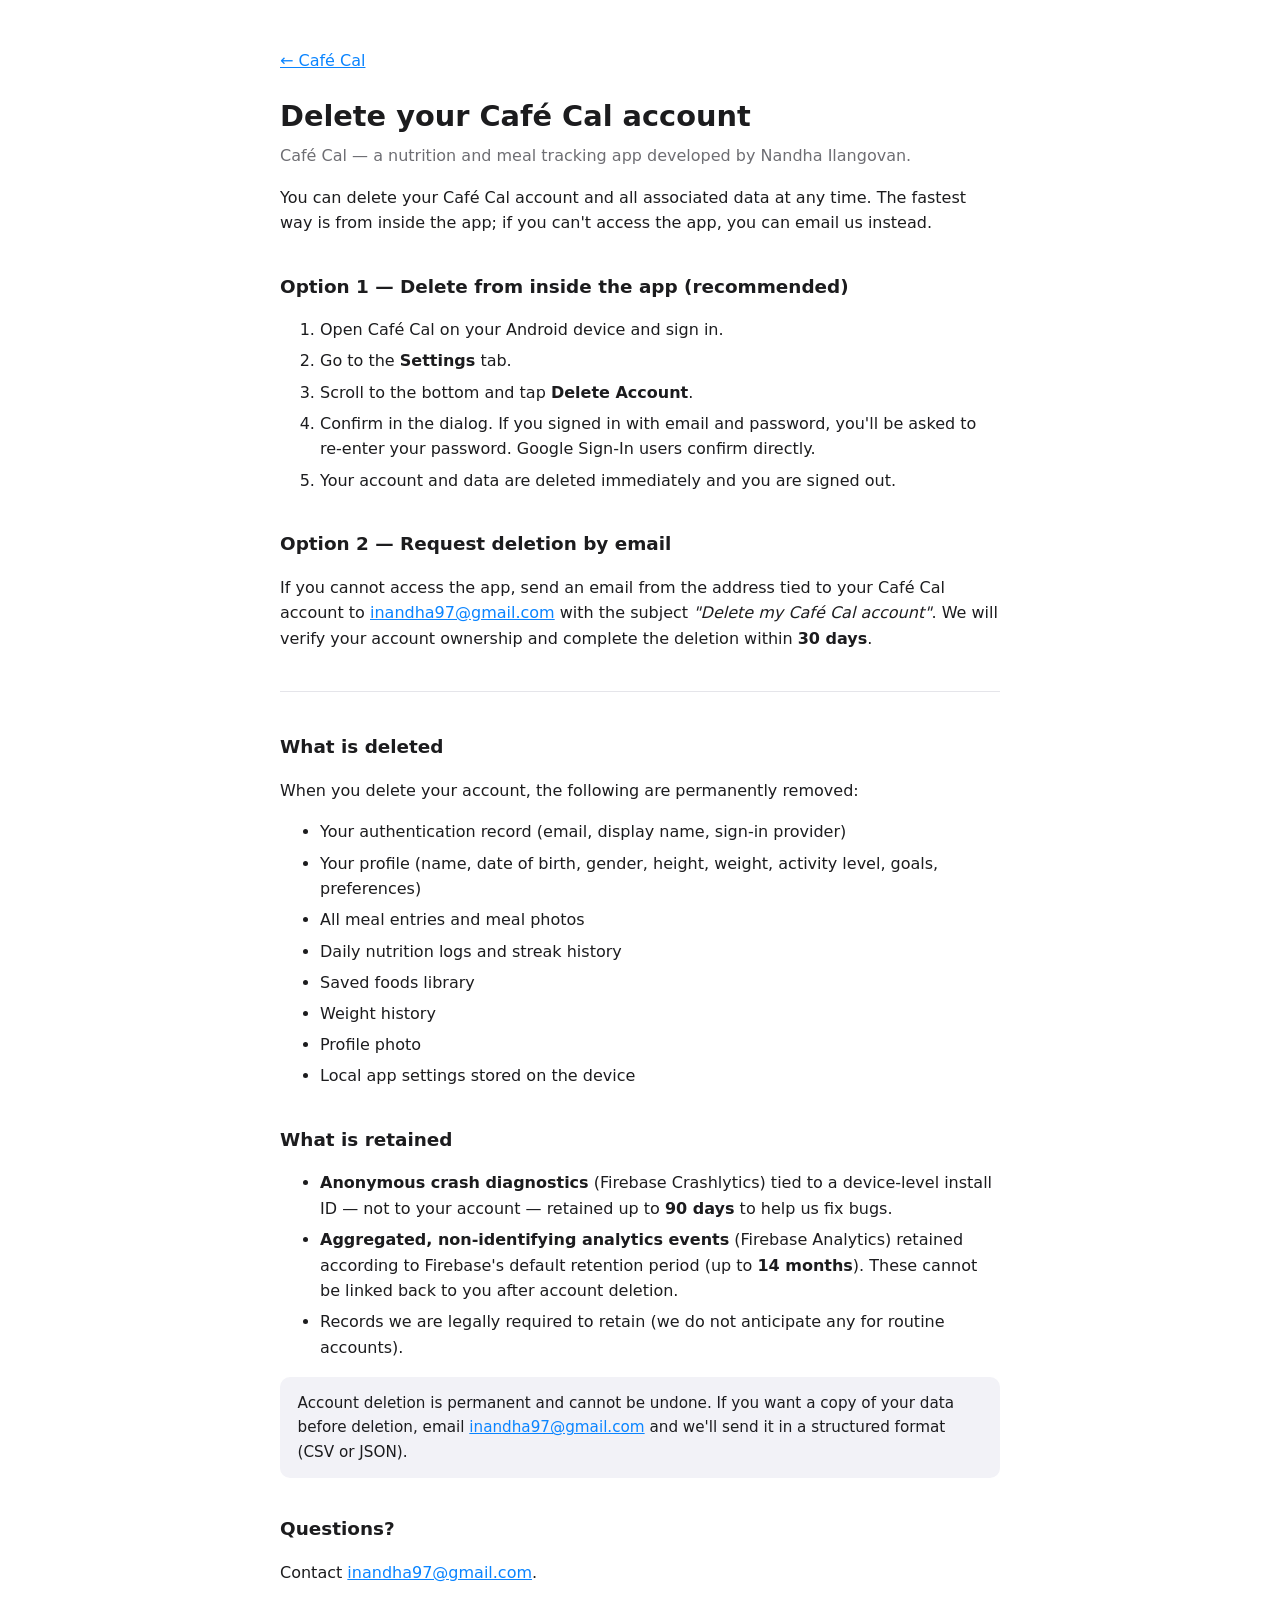
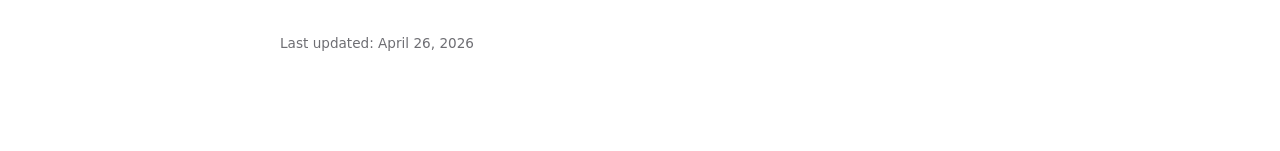
==== delete-account.html @ 4d43d363 "Initial commit: delete-account page" ====
<!doctype html>
<html lang="en">
<head>
  <meta charset="utf-8" />
  <meta name="viewport" content="width=device-width, initial-scale=1" />
  <title>Delete your Café Cal account</title>
  <meta name="description" content="How to delete your Café Cal account and associated data." />
  <style>
    :root { color-scheme: light dark; }
    body {
      font: 16px/1.6 -apple-system, BlinkMacSystemFont, "Segoe UI", system-ui, sans-serif;
      max-width: 720px;
      margin: 3rem auto 6rem;
      padding: 0 1.25rem;
      color: #1c1c1e;
      background: #fff;
    }
    @media (prefers-color-scheme: dark) {
      body { color: #f2f2f7; background: #000; }
      a { color: #4ea1ff; }
      hr { border-color: #2c2c2e; }
      .card { background: #1c1c1e; }
    }
    h1 { font-size: 1.8rem; margin-bottom: 0.25rem; }
    h2 { font-size: 1.15rem; margin-top: 2.25rem; }
    p.muted { color: #6e6e73; margin-top: 0; }
    a { color: #0a84ff; }
    ol li, ul li { margin: 0.35rem 0; }
    hr { border: none; border-top: 1px solid #e5e5ea; margin: 2.5rem 0; }
    .card {
      background: #f2f2f7;
      border-radius: 10px;
      padding: 0.9rem 1.1rem;
      margin: 1rem 0;
      font-size: 0.95rem;
    }
    .footer { color: #6e6e73; font-size: 0.85rem; margin-top: 3rem; }
  </style>
</head>
<body>
  <p class="muted"><a href="index.html">← Café Cal</a></p>

  <h1>Delete your Café Cal account</h1>
  <p class="muted">Café Cal — a nutrition and meal tracking app developed by Nandha Ilangovan.</p>

  <p>
    You can delete your Café Cal account and all associated data at any time.
    The fastest way is from inside the app; if you can't access the app,
    you can email us instead.
  </p>

  <h2>Option 1 — Delete from inside the app (recommended)</h2>
  <ol>
    <li>Open Café Cal on your Android device and sign in.</li>
    <li>Go to the <strong>Settings</strong> tab.</li>
    <li>Scroll to the bottom and tap <strong>Delete Account</strong>.</li>
    <li>Confirm in the dialog. If you signed in with email and password,
      you'll be asked to re-enter your password. Google Sign-In users
      confirm directly.</li>
    <li>Your account and data are deleted immediately and you are signed out.</li>
  </ol>

  <h2>Option 2 — Request deletion by email</h2>
  <p>
    If you cannot access the app, send an email from the address tied to
    your Café Cal account to
    <a href="mailto:inandha97@gmail.com?subject=Delete%20my%20Caf%C3%A9%20Cal%20account">inandha97@gmail.com</a>
    with the subject <em>"Delete my Café Cal account"</em>. We will verify
    your account ownership and complete the deletion within <strong>30 days</strong>.
  </p>

  <hr />

  <h2>What is deleted</h2>
  <p>When you delete your account, the following are permanently removed:</p>
  <ul>
    <li>Your authentication record (email, display name, sign-in provider)</li>
    <li>Your profile (name, date of birth, gender, height, weight, activity level, goals, preferences)</li>
    <li>All meal entries and meal photos</li>
    <li>Daily nutrition logs and streak history</li>
    <li>Saved foods library</li>
    <li>Weight history</li>
    <li>Profile photo</li>
    <li>Local app settings stored on the device</li>
  </ul>

  <h2>What is retained</h2>
  <ul>
    <li>
      <strong>Anonymous crash diagnostics</strong> (Firebase Crashlytics) tied to a device-level
      install ID — not to your account — retained up to <strong>90 days</strong>
      to help us fix bugs.
    </li>
    <li>
      <strong>Aggregated, non-identifying analytics events</strong> (Firebase Analytics)
      retained according to Firebase's default retention period (up to
      <strong>14 months</strong>). These cannot be linked back to you after
      account deletion.
    </li>
    <li>
      Records we are legally required to retain (we do not anticipate any
      for routine accounts).
    </li>
  </ul>

  <div class="card">
    Account deletion is permanent and cannot be undone. If you want a copy
    of your data before deletion, email
    <a href="mailto:inandha97@gmail.com">inandha97@gmail.com</a> and we'll
    send it in a structured format (CSV or JSON).
  </div>

  <h2>Questions?</h2>
  <p>
    Contact <a href="mailto:inandha97@gmail.com">inandha97@gmail.com</a>.
  </p>

  <p class="footer">Last updated: April 26, 2026</p>
</body>
</html>
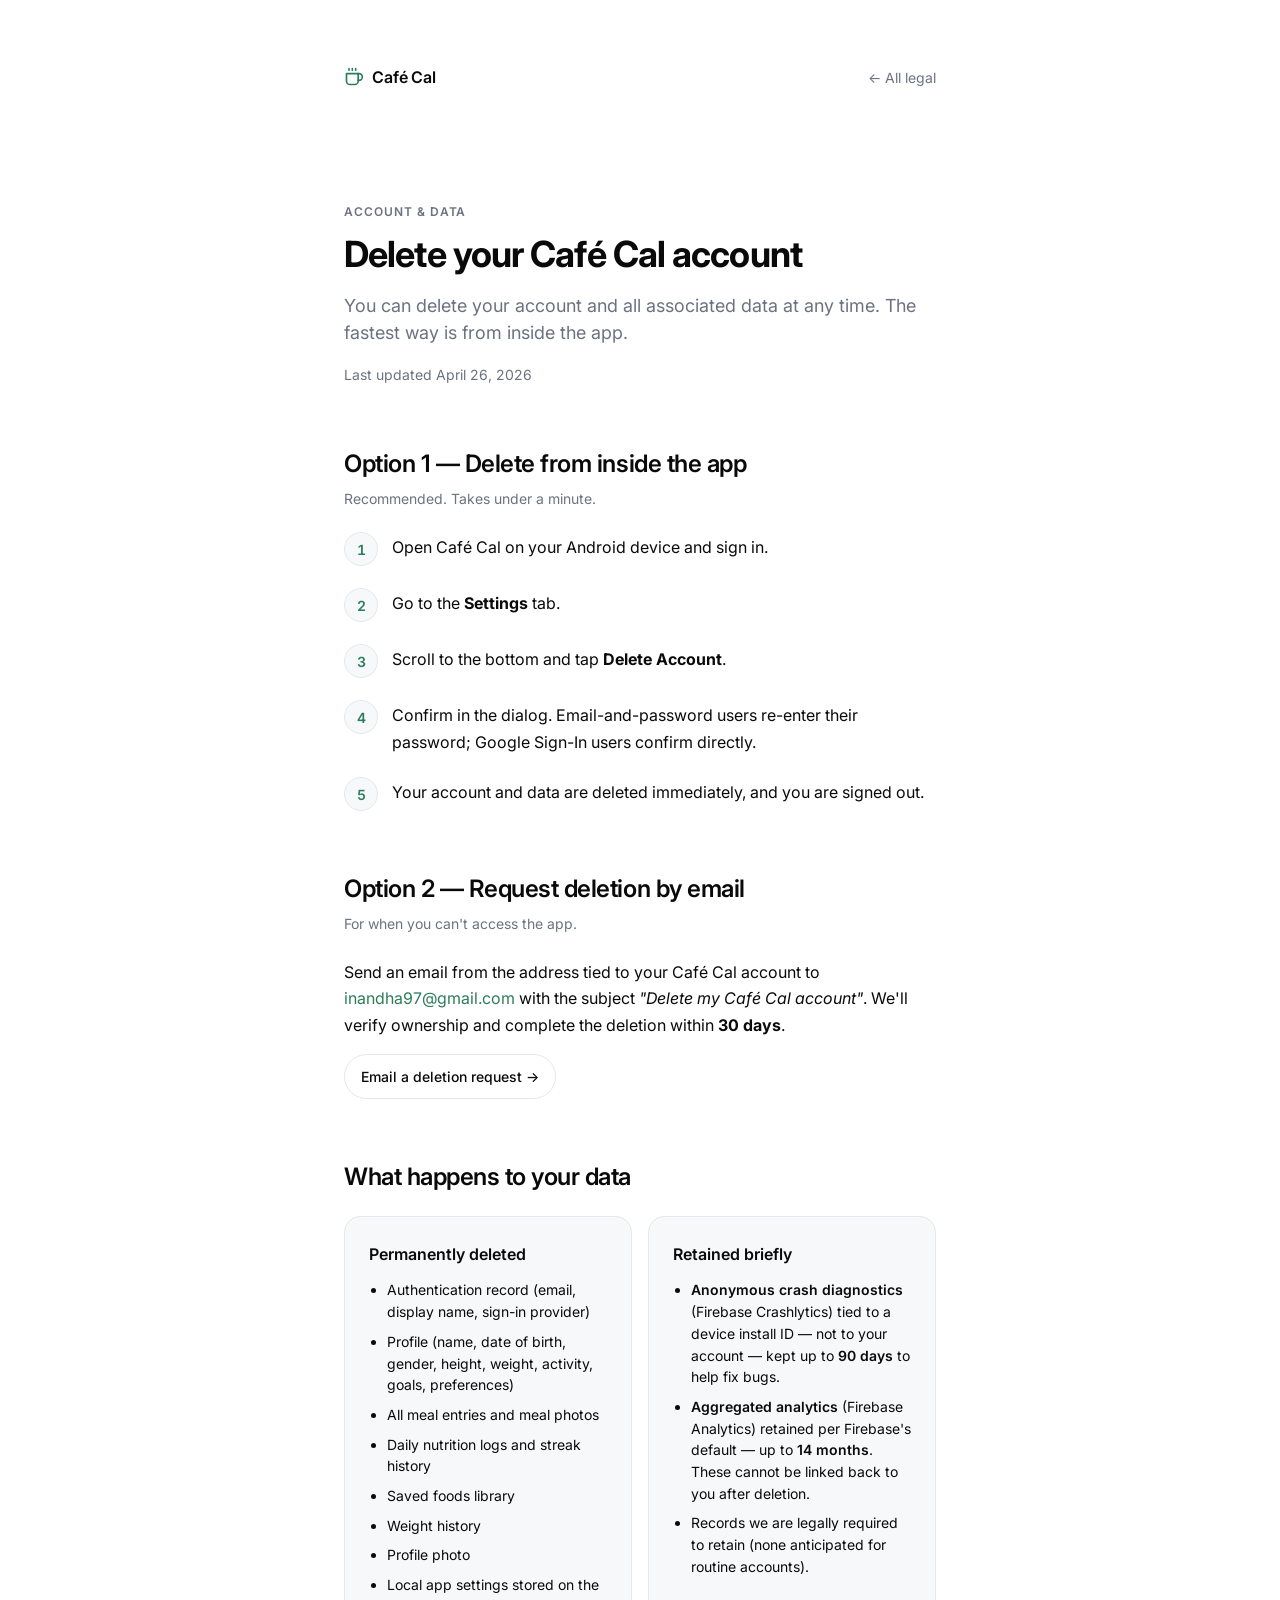
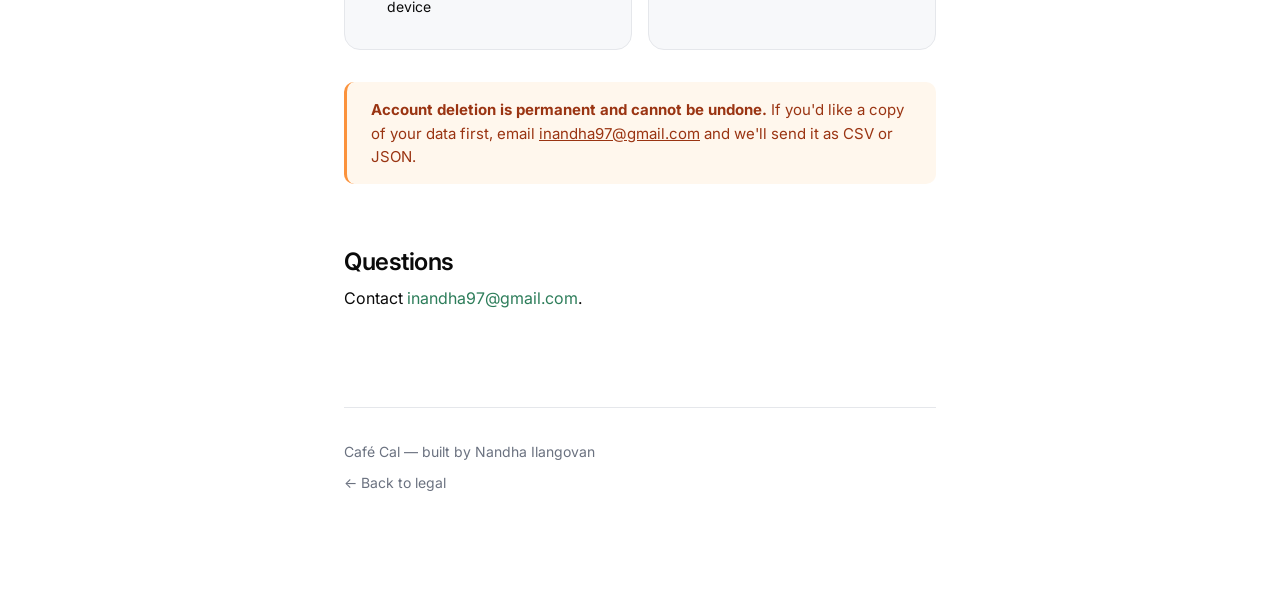
==== commit f19f5e38: "Redesign legal pages with shared design system Adopt an Inter-based, single-column layout with light" ====
--- a/delete-account.html
+++ b/delete-account.html
@@ -4,117 +4,95 @@
   <meta charset="utf-8" />
   <meta name="viewport" content="width=device-width, initial-scale=1" />
   <title>Delete your Café Cal account</title>
-  <meta name="description" content="How to delete your Café Cal account and associated data." />
-  <style>
-    :root { color-scheme: light dark; }
-    body {
-      font: 16px/1.6 -apple-system, BlinkMacSystemFont, "Segoe UI", system-ui, sans-serif;
-      max-width: 720px;
-      margin: 3rem auto 6rem;
-      padding: 0 1.25rem;
-      color: #1c1c1e;
-      background: #fff;
-    }
-    @media (prefers-color-scheme: dark) {
-      body { color: #f2f2f7; background: #000; }
-      a { color: #4ea1ff; }
-      hr { border-color: #2c2c2e; }
-      .card { background: #1c1c1e; }
-    }
-    h1 { font-size: 1.8rem; margin-bottom: 0.25rem; }
-    h2 { font-size: 1.15rem; margin-top: 2.25rem; }
-    p.muted { color: #6e6e73; margin-top: 0; }
-    a { color: #0a84ff; }
-    ol li, ul li { margin: 0.35rem 0; }
-    hr { border: none; border-top: 1px solid #e5e5ea; margin: 2.5rem 0; }
-    .card {
-      background: #f2f2f7;
-      border-radius: 10px;
-      padding: 0.9rem 1.1rem;
-      margin: 1rem 0;
-      font-size: 0.95rem;
-    }
-    .footer { color: #6e6e73; font-size: 0.85rem; margin-top: 3rem; }
-  </style>
+  <meta name="description" content="How to delete your Café Cal account and all associated data." />
+  <link rel="icon" type="image/svg+xml" href="favicon.svg" />
+  <link rel="preconnect" href="https://fonts.googleapis.com">
+  <link rel="preconnect" href="https://fonts.gstatic.com" crossorigin>
+  <link href="https://fonts.googleapis.com/css2?family=Inter:wght@400;500;600;700&display=swap" rel="stylesheet">
+  <link rel="stylesheet" href="styles.css" />
 </head>
 <body>
-  <p class="muted"><a href="index.html">← Café Cal</a></p>
+  <main class="container">
+    <header class="site-header">
+      <a class="brand" href="index.html" aria-label="Café Cal home">
+        <svg class="brand-mark" viewBox="0 0 24 24" fill="none" stroke="currentColor" stroke-width="2" stroke-linecap="round" stroke-linejoin="round" aria-hidden="true">
+          <path d="M17 8h1a4 4 0 0 1 0 8h-1"/>
+          <path d="M3 8h14v9a4 4 0 0 1-4 4H7a4 4 0 0 1-4-4V8z"/>
+          <line x1="6" y1="2" x2="6" y2="4"/>
+          <line x1="10" y1="2" x2="10" y2="4"/>
+          <line x1="14" y1="2" x2="14" y2="4"/>
+        </svg>
+        Café Cal
+      </a>
+      <a class="nav-back" href="index.html">← All legal</a>
+    </header>
 
-  <h1>Delete your Café Cal account</h1>
-  <p class="muted">Café Cal — a nutrition and meal tracking app developed by Nandha Ilangovan.</p>
+    <section class="hero">
+      <p class="eyebrow">Account &amp; data</p>
+      <h1>Delete your Café Cal account</h1>
+      <p class="lead">You can delete your account and all associated data at any time. The fastest way is from inside the app.</p>
+      <p class="meta">Last updated April 26, 2026</p>
+    </section>
 
-  <p>
-    You can delete your Café Cal account and all associated data at any time.
-    The fastest way is from inside the app; if you can't access the app,
-    you can email us instead.
-  </p>
+    <section>
+      <h2>Option 1 — Delete from inside the app</h2>
+      <p class="muted">Recommended. Takes under a minute.</p>
+      <ol class="steps">
+        <li>Open Café Cal on your Android device and sign in.</li>
+        <li>Go to the <strong>Settings</strong> tab.</li>
+        <li>Scroll to the bottom and tap <strong>Delete Account</strong>.</li>
+        <li>Confirm in the dialog. Email-and-password users re-enter their password; Google Sign-In users confirm directly.</li>
+        <li>Your account and data are deleted immediately, and you are signed out.</li>
+      </ol>
+    </section>
 
-  <h2>Option 1 — Delete from inside the app (recommended)</h2>
-  <ol>
-    <li>Open Café Cal on your Android device and sign in.</li>
-    <li>Go to the <strong>Settings</strong> tab.</li>
-    <li>Scroll to the bottom and tap <strong>Delete Account</strong>.</li>
-    <li>Confirm in the dialog. If you signed in with email and password,
-      you'll be asked to re-enter your password. Google Sign-In users
-      confirm directly.</li>
-    <li>Your account and data are deleted immediately and you are signed out.</li>
-  </ol>
+    <section>
+      <h2>Option 2 — Request deletion by email</h2>
+      <p class="muted">For when you can't access the app.</p>
+      <p>Send an email from the address tied to your Café Cal account to <a href="mailto:inandha97@gmail.com?subject=Delete%20my%20Caf%C3%A9%20Cal%20account">inandha97@gmail.com</a> with the subject <em>"Delete my Café Cal account"</em>. We'll verify ownership and complete the deletion within <strong>30 days</strong>.</p>
+      <p><a class="btn" href="mailto:inandha97@gmail.com?subject=Delete%20my%20Caf%C3%A9%20Cal%20account">Email a deletion request →</a></p>
+    </section>
 
-  <h2>Option 2 — Request deletion by email</h2>
-  <p>
-    If you cannot access the app, send an email from the address tied to
-    your Café Cal account to
-    <a href="mailto:inandha97@gmail.com?subject=Delete%20my%20Caf%C3%A9%20Cal%20account">inandha97@gmail.com</a>
-    with the subject <em>"Delete my Café Cal account"</em>. We will verify
-    your account ownership and complete the deletion within <strong>30 days</strong>.
-  </p>
+    <section>
+      <h2>What happens to your data</h2>
+      <div class="data-grid">
+        <div class="panel">
+          <h3>Permanently deleted</h3>
+          <ul>
+            <li>Authentication record (email, display name, sign-in provider)</li>
+            <li>Profile (name, date of birth, gender, height, weight, activity, goals, preferences)</li>
+            <li>All meal entries and meal photos</li>
+            <li>Daily nutrition logs and streak history</li>
+            <li>Saved foods library</li>
+            <li>Weight history</li>
+            <li>Profile photo</li>
+            <li>Local app settings stored on the device</li>
+          </ul>
+        </div>
+        <div class="panel">
+          <h3>Retained briefly</h3>
+          <ul>
+            <li><strong>Anonymous crash diagnostics</strong> (Firebase Crashlytics) tied to a device install ID — not to your account — kept up to <strong>90 days</strong> to help fix bugs.</li>
+            <li><strong>Aggregated analytics</strong> (Firebase Analytics) retained per Firebase's default — up to <strong>14 months</strong>. These cannot be linked back to you after deletion.</li>
+            <li>Records we are legally required to retain (none anticipated for routine accounts).</li>
+          </ul>
+        </div>
+      </div>
+    </section>
 
-  <hr />
+    <div class="callout">
+      <strong>Account deletion is permanent and cannot be undone.</strong> If you'd like a copy of your data first, email <a href="mailto:inandha97@gmail.com?subject=Export%20my%20Caf%C3%A9%20Cal%20data">inandha97@gmail.com</a> and we'll send it as CSV or JSON.
+    </div>
 
-  <h2>What is deleted</h2>
-  <p>When you delete your account, the following are permanently removed:</p>
-  <ul>
-    <li>Your authentication record (email, display name, sign-in provider)</li>
-    <li>Your profile (name, date of birth, gender, height, weight, activity level, goals, preferences)</li>
-    <li>All meal entries and meal photos</li>
-    <li>Daily nutrition logs and streak history</li>
-    <li>Saved foods library</li>
-    <li>Weight history</li>
-    <li>Profile photo</li>
-    <li>Local app settings stored on the device</li>
-  </ul>
+    <section>
+      <h2>Questions</h2>
+      <p>Contact <a href="mailto:inandha97@gmail.com">inandha97@gmail.com</a>.</p>
+    </section>
 
-  <h2>What is retained</h2>
-  <ul>
-    <li>
-      <strong>Anonymous crash diagnostics</strong> (Firebase Crashlytics) tied to a device-level
-      install ID — not to your account — retained up to <strong>90 days</strong>
-      to help us fix bugs.
-    </li>
-    <li>
-      <strong>Aggregated, non-identifying analytics events</strong> (Firebase Analytics)
-      retained according to Firebase's default retention period (up to
-      <strong>14 months</strong>). These cannot be linked back to you after
-      account deletion.
-    </li>
-    <li>
-      Records we are legally required to retain (we do not anticipate any
-      for routine accounts).
-    </li>
-  </ul>
-
-  <div class="card">
-    Account deletion is permanent and cannot be undone. If you want a copy
-    of your data before deletion, email
-    <a href="mailto:inandha97@gmail.com">inandha97@gmail.com</a> and we'll
-    send it in a structured format (CSV or JSON).
-  </div>
-
-  <h2>Questions?</h2>
-  <p>
-    Contact <a href="mailto:inandha97@gmail.com">inandha97@gmail.com</a>.
-  </p>
-
-  <p class="footer">Last updated: April 26, 2026</p>
+    <footer class="site-footer">
+      <span>Café Cal — built by Nandha Ilangovan</span>
+      <span><a href="index.html">← Back to legal</a></span>
+    </footer>
+  </main>
 </body>
 </html>
--- a/styles.css
+++ b/styles.css
@@ -0,0 +1,317 @@
+:root {
+  color-scheme: light dark;
+
+  --bg: #ffffff;
+  --surface: #f7f8fa;
+  --text: #0a0a0a;
+  --muted: #6b7280;
+  --border: #e5e7eb;
+  --accent: #2d7d5a;
+  --accent-hover: #246449;
+  --warning-bg: #fff7ed;
+  --warning-border: #fb923c;
+  --warning-text: #9a3412;
+
+  --fs-xs: 0.75rem;
+  --fs-sm: 0.875rem;
+  --fs-base: 1rem;
+  --fs-md: 1.125rem;
+  --fs-lg: 1.25rem;
+  --fs-xl: 1.5rem;
+  --fs-2xl: 2.25rem;
+
+  --sp-1: 0.25rem;
+  --sp-2: 0.5rem;
+  --sp-3: 0.75rem;
+  --sp-4: 1rem;
+  --sp-5: 1.5rem;
+  --sp-6: 2rem;
+  --sp-7: 3rem;
+  --sp-8: 4rem;
+  --sp-9: 6rem;
+
+  --r-md: 0.625rem;
+  --r-lg: 1rem;
+  --r-pill: 999px;
+
+  --content-max: 40rem;
+}
+
+@media (prefers-color-scheme: dark) {
+  :root {
+    --bg: #0a0a0a;
+    --surface: #141414;
+    --text: #f7f8f8;
+    --muted: #8a8f98;
+    --border: #1f1f1f;
+    --accent: #4ade80;
+    --accent-hover: #6ee7a0;
+    --warning-bg: #2a1a0a;
+    --warning-border: #c2410c;
+    --warning-text: #fdba74;
+  }
+}
+
+* { box-sizing: border-box; }
+
+html { -webkit-text-size-adjust: 100%; }
+
+body {
+  font-family: 'Inter', -apple-system, BlinkMacSystemFont, 'Segoe UI', system-ui, sans-serif;
+  font-size: var(--fs-base);
+  line-height: 1.65;
+  color: var(--text);
+  background: var(--bg);
+  margin: 0;
+  -webkit-font-smoothing: antialiased;
+  -moz-osx-font-smoothing: grayscale;
+  text-rendering: optimizeLegibility;
+}
+
+.container {
+  max-width: var(--content-max);
+  margin: 0 auto;
+  padding: var(--sp-7) var(--sp-5) var(--sp-9);
+}
+
+@media (min-width: 640px) {
+  .container { padding: var(--sp-8) var(--sp-5) var(--sp-9); }
+}
+
+.site-header {
+  display: flex;
+  align-items: center;
+  justify-content: space-between;
+  padding-bottom: var(--sp-7);
+}
+
+.brand {
+  display: inline-flex;
+  align-items: center;
+  gap: var(--sp-2);
+  color: var(--text);
+  text-decoration: none;
+  font-weight: 600;
+  font-size: var(--fs-base);
+  letter-spacing: -0.01em;
+}
+
+.brand-mark {
+  width: 1.25rem;
+  height: 1.25rem;
+  color: var(--accent);
+}
+
+.nav-back {
+  font-size: var(--fs-sm);
+  color: var(--muted);
+  text-decoration: none;
+  transition: color 150ms ease;
+}
+.nav-back:hover { color: var(--text); }
+
+.hero { margin-bottom: var(--sp-7); }
+
+.eyebrow {
+  text-transform: uppercase;
+  letter-spacing: 0.08em;
+  font-size: var(--fs-xs);
+  font-weight: 600;
+  color: var(--muted);
+  margin: 0 0 var(--sp-3);
+}
+
+h1 {
+  font-size: var(--fs-2xl);
+  line-height: 1.15;
+  letter-spacing: -0.025em;
+  font-weight: 700;
+  margin: 0 0 var(--sp-4);
+  color: var(--text);
+}
+
+@media (max-width: 640px) {
+  h1 { font-size: 1.75rem; }
+}
+
+.lead {
+  font-size: var(--fs-md);
+  color: var(--muted);
+  margin: 0;
+  line-height: 1.55;
+}
+
+.meta {
+  font-size: var(--fs-sm);
+  color: var(--muted);
+  margin: var(--sp-4) 0 0;
+}
+
+section { margin-top: var(--sp-8); }
+
+h2 {
+  font-size: var(--fs-xl);
+  line-height: 1.2;
+  letter-spacing: -0.02em;
+  font-weight: 600;
+  margin: 0 0 var(--sp-2);
+  color: var(--text);
+}
+
+h2 + .muted { margin-top: 0; margin-bottom: var(--sp-5); font-size: var(--fs-sm); }
+
+h3 {
+  font-size: var(--fs-base);
+  font-weight: 600;
+  margin: 0 0 var(--sp-3);
+  color: var(--text);
+}
+
+p { margin: 0 0 var(--sp-4); }
+
+a {
+  color: var(--accent);
+  text-decoration: none;
+  transition: color 150ms ease;
+}
+a:hover { color: var(--accent-hover); text-decoration: underline; }
+
+ol.steps {
+  list-style: none;
+  counter-reset: step;
+  padding: 0;
+  margin: 0;
+}
+
+ol.steps > li {
+  counter-increment: step;
+  position: relative;
+  padding-left: 3rem;
+  margin-bottom: var(--sp-5);
+  min-height: 2rem;
+}
+
+ol.steps > li::before {
+  content: counter(step);
+  position: absolute;
+  left: 0;
+  top: -0.125rem;
+  width: 2rem;
+  height: 2rem;
+  display: inline-flex;
+  align-items: center;
+  justify-content: center;
+  border-radius: 50%;
+  background: var(--surface);
+  border: 1px solid var(--border);
+  color: var(--accent);
+  font-weight: 600;
+  font-size: var(--fs-sm);
+  font-variant-numeric: tabular-nums;
+}
+
+ol.steps > li:last-child { margin-bottom: 0; }
+
+.data-grid {
+  display: grid;
+  grid-template-columns: 1fr 1fr;
+  gap: var(--sp-4);
+  margin: var(--sp-5) 0 0;
+}
+
+@media (max-width: 640px) {
+  .data-grid { grid-template-columns: 1fr; }
+}
+
+.panel {
+  background: var(--surface);
+  border-radius: var(--r-lg);
+  padding: var(--sp-5);
+  border: 1px solid var(--border);
+}
+
+.panel ul {
+  margin: 0;
+  padding-left: 1.1rem;
+  font-size: var(--fs-sm);
+  color: var(--text);
+}
+
+.panel li { margin: var(--sp-2) 0; line-height: 1.55; }
+
+.panel li strong { font-weight: 600; }
+
+.callout {
+  background: var(--warning-bg);
+  border-left: 3px solid var(--warning-border);
+  border-radius: var(--r-md);
+  padding: var(--sp-4) var(--sp-5);
+  color: var(--warning-text);
+  font-size: 0.9375rem;
+  margin: var(--sp-6) 0;
+  line-height: 1.55;
+}
+
+.callout strong { color: var(--warning-text); }
+.callout a { color: var(--warning-text); text-decoration: underline; }
+.callout a:hover { color: var(--warning-text); opacity: 0.8; }
+
+.btn {
+  display: inline-flex;
+  align-items: center;
+  gap: var(--sp-2);
+  padding: 0.625rem var(--sp-4);
+  border: 1px solid var(--border);
+  border-radius: var(--r-pill);
+  background: transparent;
+  color: var(--text);
+  font-size: var(--fs-sm);
+  font-weight: 500;
+  text-decoration: none;
+  transition: all 150ms ease;
+}
+.btn:hover {
+  border-color: var(--accent);
+  color: var(--accent);
+  text-decoration: none;
+  transform: translateY(-1px);
+}
+
+.link-list { list-style: none; padding: 0; margin: var(--sp-5) 0 0; }
+.link-list li { margin: 0; }
+.link-list a {
+  display: flex;
+  align-items: center;
+  justify-content: space-between;
+  padding: var(--sp-4) 0;
+  border-bottom: 1px solid var(--border);
+  color: var(--text);
+  font-weight: 500;
+  font-size: var(--fs-base);
+  transition: padding-left 150ms ease, color 150ms ease;
+}
+.link-list a:hover { padding-left: var(--sp-2); color: var(--accent); text-decoration: none; }
+.link-list a::after {
+  content: '→';
+  color: var(--muted);
+  font-weight: 400;
+  transition: transform 150ms ease, color 150ms ease;
+}
+.link-list a:hover::after { transform: translateX(2px); color: var(--accent); }
+.link-list li:first-child a { border-top: 1px solid var(--border); }
+
+.site-footer {
+  margin-top: var(--sp-9);
+  padding-top: var(--sp-6);
+  border-top: 1px solid var(--border);
+  font-size: var(--fs-sm);
+  color: var(--muted);
+  display: flex;
+  flex-direction: column;
+  gap: var(--sp-2);
+}
+
+.site-footer a { color: var(--muted); }
+.site-footer a:hover { color: var(--accent); }
+
+.muted { color: var(--muted); }
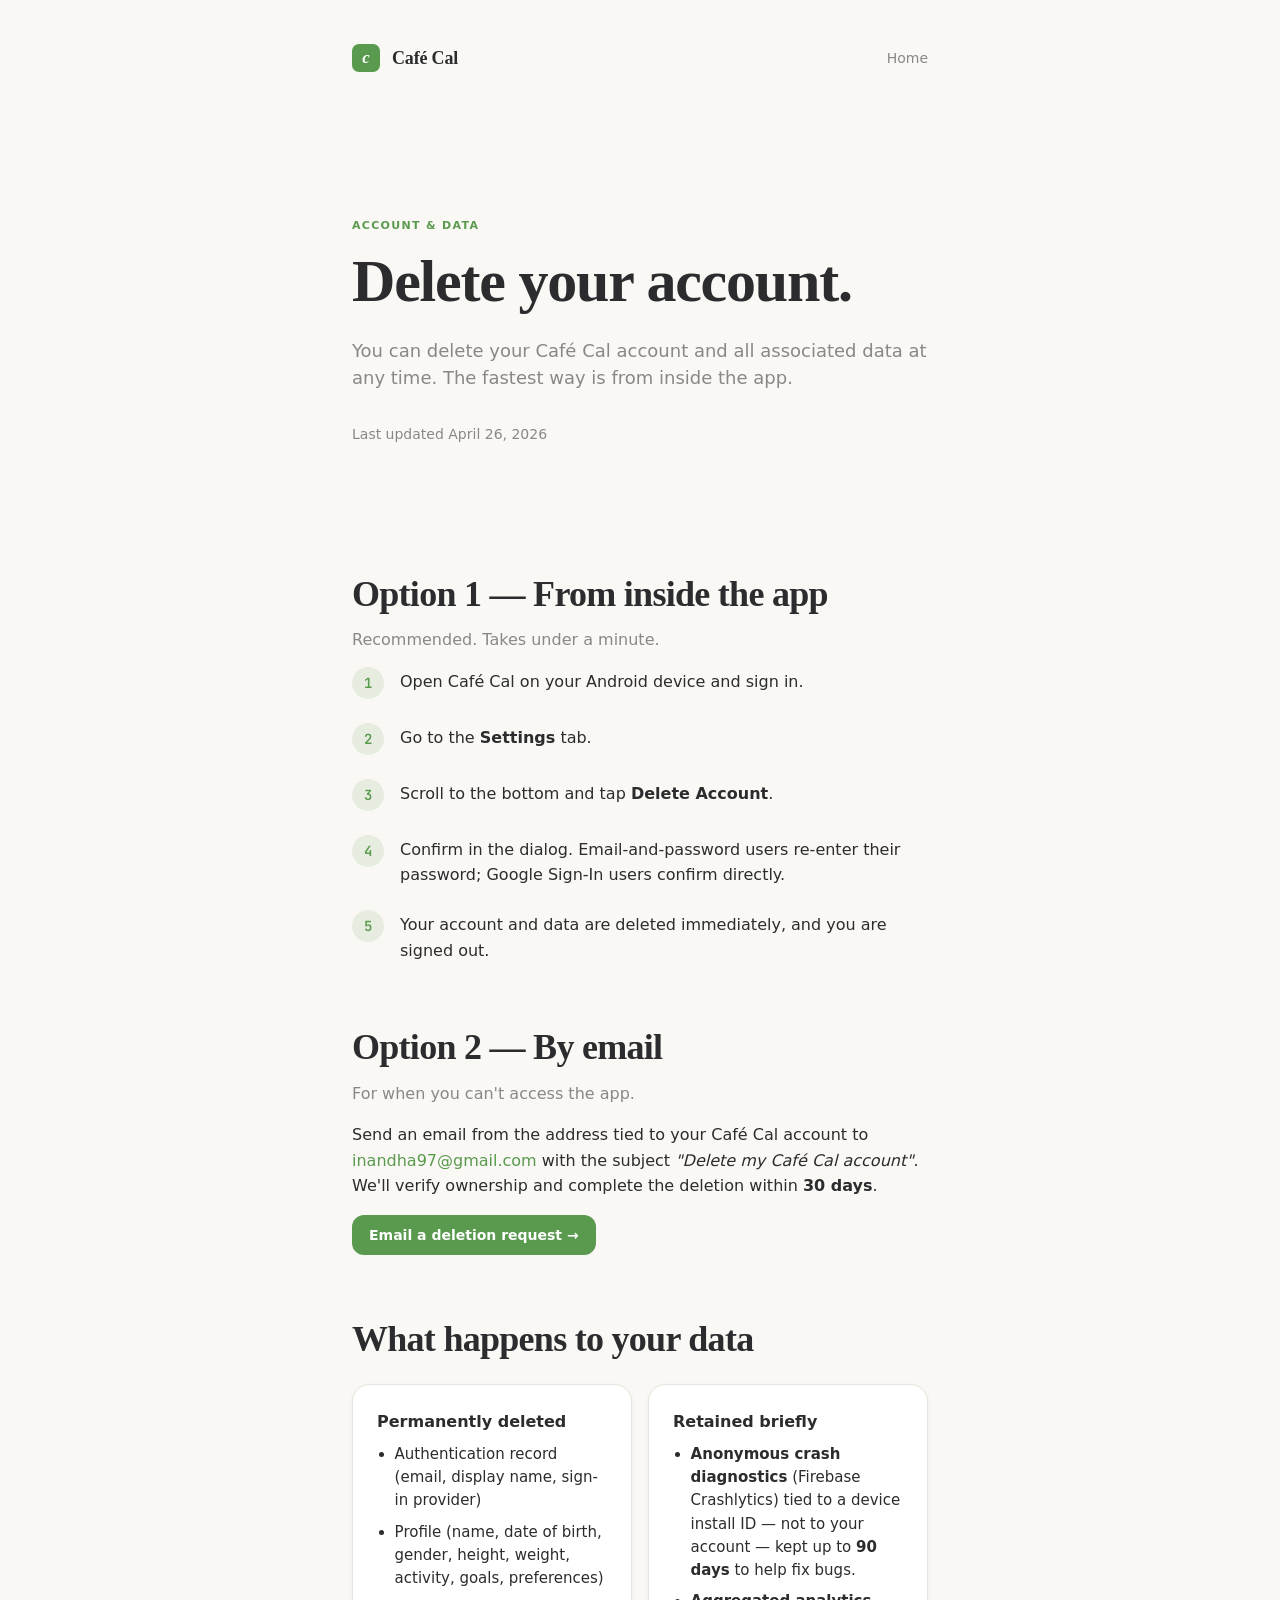
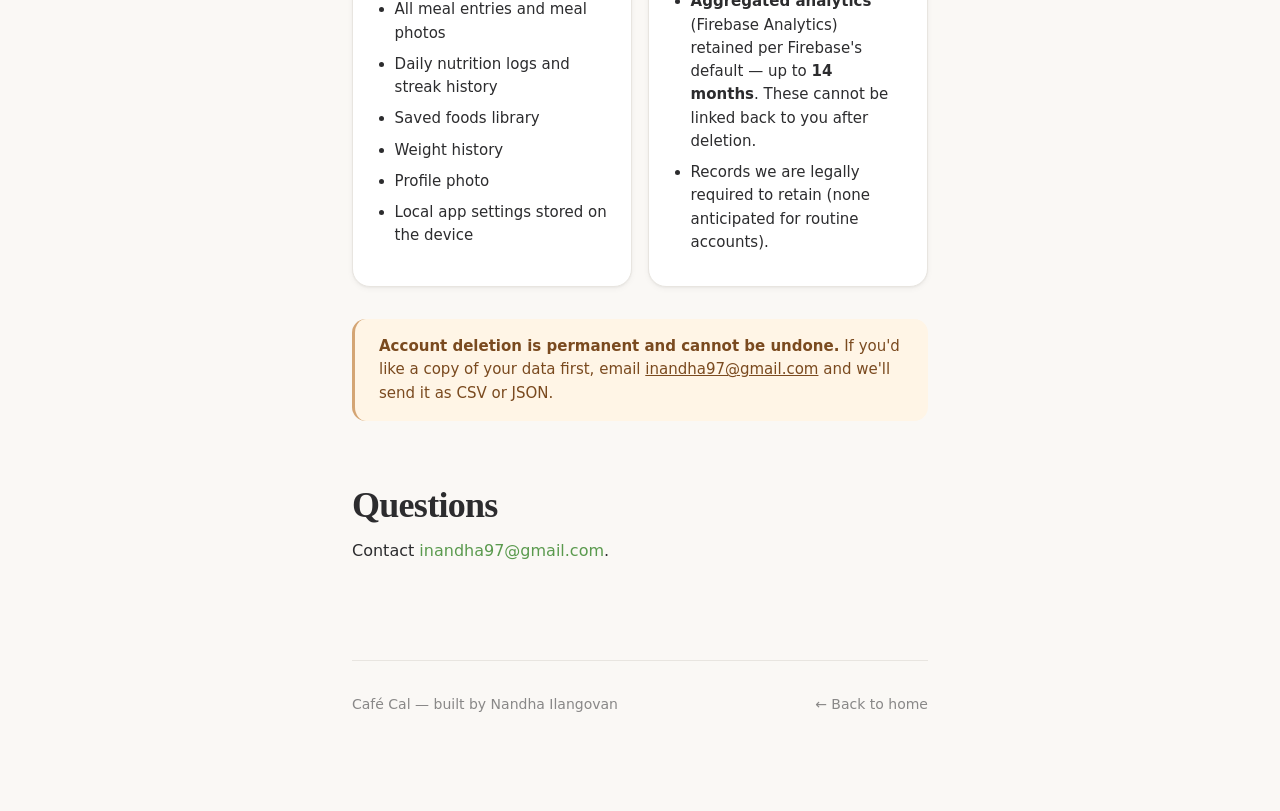
==== commit d650a207: "Match site design to Café Cal app system Adopt the app's visual identity: warm beige (#FAF8F5) backg" ====
--- a/delete-account.html
+++ b/delete-account.html
@@ -5,37 +5,37 @@
   <meta name="viewport" content="width=device-width, initial-scale=1" />
   <title>Delete your Café Cal account</title>
   <meta name="description" content="How to delete your Café Cal account and all associated data." />
-  <link rel="icon" type="image/svg+xml" href="favicon.svg" />
+  <meta name="theme-color" content="#5a9a4e" />
+  <link rel="icon" type="image/png" href="app-icon.png" />
+  <link rel="apple-touch-icon" href="app-icon.png" />
+  <link rel="preconnect" href="https://api.fontshare.com">
   <link rel="preconnect" href="https://fonts.googleapis.com">
   <link rel="preconnect" href="https://fonts.gstatic.com" crossorigin>
-  <link href="https://fonts.googleapis.com/css2?family=Inter:wght@400;500;600;700&display=swap" rel="stylesheet">
+  <link rel="stylesheet" href="https://api.fontshare.com/v2/css?f[]=gambetta@400,500,600,700&f[]=satoshi@300,400,500,600,700&display=swap" />
+  <link rel="stylesheet" href="https://fonts.googleapis.com/css2?family=JetBrains+Mono:wght@400;500;600&display=swap" />
   <link rel="stylesheet" href="styles.css" />
 </head>
 <body>
-  <main class="container">
+  <main class="container container--narrow">
     <header class="site-header">
       <a class="brand" href="index.html" aria-label="Café Cal home">
-        <svg class="brand-mark" viewBox="0 0 24 24" fill="none" stroke="currentColor" stroke-width="2" stroke-linecap="round" stroke-linejoin="round" aria-hidden="true">
-          <path d="M17 8h1a4 4 0 0 1 0 8h-1"/>
-          <path d="M3 8h14v9a4 4 0 0 1-4 4H7a4 4 0 0 1-4-4V8z"/>
-          <line x1="6" y1="2" x2="6" y2="4"/>
-          <line x1="10" y1="2" x2="10" y2="4"/>
-          <line x1="14" y1="2" x2="14" y2="4"/>
-        </svg>
+        <span class="brand-mark" aria-hidden="true">c</span>
         Café Cal
       </a>
-      <a class="nav-back" href="index.html">← All legal</a>
+      <nav class="nav" aria-label="Primary">
+        <a href="index.html">Home</a>
+      </nav>
     </header>
 
     <section class="hero">
       <p class="eyebrow">Account &amp; data</p>
-      <h1>Delete your Café Cal account</h1>
-      <p class="lead">You can delete your account and all associated data at any time. The fastest way is from inside the app.</p>
+      <h1>Delete your account.</h1>
+      <p class="lead">You can delete your Café Cal account and all associated data at any time. The fastest way is from inside the app.</p>
       <p class="meta">Last updated April 26, 2026</p>
     </section>
 
     <section>
-      <h2>Option 1 — Delete from inside the app</h2>
+      <h2>Option 1 — From inside the app</h2>
       <p class="muted">Recommended. Takes under a minute.</p>
       <ol class="steps">
         <li>Open Café Cal on your Android device and sign in.</li>
@@ -47,10 +47,10 @@
     </section>
 
     <section>
-      <h2>Option 2 — Request deletion by email</h2>
+      <h2>Option 2 — By email</h2>
       <p class="muted">For when you can't access the app.</p>
       <p>Send an email from the address tied to your Café Cal account to <a href="mailto:inandha97@gmail.com?subject=Delete%20my%20Caf%C3%A9%20Cal%20account">inandha97@gmail.com</a> with the subject <em>"Delete my Café Cal account"</em>. We'll verify ownership and complete the deletion within <strong>30 days</strong>.</p>
-      <p><a class="btn" href="mailto:inandha97@gmail.com?subject=Delete%20my%20Caf%C3%A9%20Cal%20account">Email a deletion request →</a></p>
+      <p><a class="btn btn--primary btn--sm" href="mailto:inandha97@gmail.com?subject=Delete%20my%20Caf%C3%A9%20Cal%20account">Email a deletion request →</a></p>
     </section>
 
     <section>
@@ -91,7 +91,7 @@
 
     <footer class="site-footer">
       <span>Café Cal — built by Nandha Ilangovan</span>
-      <span><a href="index.html">← Back to legal</a></span>
+      <span><a href="index.html">← Back to home</a></span>
     </footer>
   </main>
 </body>
--- a/styles.css
+++ b/styles.css
@@ -1,25 +1,49 @@
+/* Café Cal — design tokens mirrored from the Android app's design system. */
+
 :root {
   color-scheme: light dark;
 
-  --bg: #ffffff;
-  --surface: #f7f8fa;
-  --text: #0a0a0a;
-  --muted: #6b7280;
-  --border: #e5e7eb;
-  --accent: #2d7d5a;
-  --accent-hover: #246449;
-  --warning-bg: #fff7ed;
-  --warning-border: #fb923c;
-  --warning-text: #9a3412;
-
-  --fs-xs: 0.75rem;
+  /* Surface */
+  --bg: #faf8f5;
+  --surface: #ffffff;
+  --surface-alt: #f2efeb;
+  --border: #e8e5e0;
+
+  /* Text */
+  --text: #2c2c2e;
+  --text-muted: rgba(44, 44, 46, 0.55);
+  --text-subtle: rgba(44, 44, 46, 0.32);
+
+  /* Brand */
+  --brand: #5a9a4e;
+  --brand-hover: #4d8443;
+  --brand-soft: rgba(90, 154, 78, 0.12);
+  --on-brand: #ffffff;
+  --terracotta: #c4796b;
+
+  /* Macro accents (used for product preview + feature tints) */
+  --macro-cal: #ff8c00;
+  --macro-protein: #4ade80;
+  --macro-carbs: #60a5fa;
+  --macro-fats: #facc15;
+
+  /* Warning */
+  --warning-bg: #fff5e6;
+  --warning-border: #d4a574;
+  --warning-text: #7a4a1f;
+
+  /* Type scale (sp → rem) */
+  --fs-xs: 0.6875rem;
   --fs-sm: 0.875rem;
+  --fs-md: 0.9375rem;
   --fs-base: 1rem;
-  --fs-md: 1.125rem;
-  --fs-lg: 1.25rem;
-  --fs-xl: 1.5rem;
-  --fs-2xl: 2.25rem;
-
+  --fs-lg: 1.125rem;
+  --fs-xl: 1.375rem;
+  --fs-2xl: 1.625rem;
+  --fs-3xl: 2.25rem;
+  --fs-display: clamp(2.5rem, 5.5vw, 3.75rem);
+
+  /* Spacing — 4pt grid */
   --sp-1: 0.25rem;
   --sp-2: 0.5rem;
   --sp-3: 0.75rem;
@@ -30,25 +54,53 @@
   --sp-8: 4rem;
   --sp-9: 6rem;
 
-  --r-md: 0.625rem;
-  --r-lg: 1rem;
+  /* Shape */
+  --r-xs: 0.25rem;
+  --r-sm: 0.75rem;
+  --r-md: 0.875rem;
+  --r-lg: 1.125rem;
+  --r-xl: 1.5rem;
   --r-pill: 999px;
 
-  --content-max: 40rem;
+  /* Elevation */
+  --shadow-sm: 0 1px 2px rgba(28, 28, 30, 0.04), 0 2px 6px rgba(28, 28, 30, 0.04);
+  --shadow-md: 0 6px 18px rgba(28, 28, 30, 0.06), 0 1px 2px rgba(28, 28, 30, 0.04);
+  --shadow-lg: 0 24px 48px -12px rgba(28, 28, 30, 0.18);
+
+  /* Layout */
+  --container-wide: 64rem;
+  --container-narrow: 40rem;
+
+  /* Fonts */
+  --font-display: 'Gambetta', 'Georgia', 'Times New Roman', serif;
+  --font-body: 'Satoshi', -apple-system, BlinkMacSystemFont, 'Segoe UI', system-ui, sans-serif;
+  --font-mono: 'JetBrains Mono', ui-monospace, SFMono-Regular, Menlo, monospace;
 }
 
 @media (prefers-color-scheme: dark) {
   :root {
-    --bg: #0a0a0a;
-    --surface: #141414;
-    --text: #f7f8f8;
-    --muted: #8a8f98;
-    --border: #1f1f1f;
-    --accent: #4ade80;
-    --accent-hover: #6ee7a0;
-    --warning-bg: #2a1a0a;
-    --warning-border: #c2410c;
-    --warning-text: #fdba74;
+    --bg: #1c1c1e;
+    --surface: #2c2c2e;
+    --surface-alt: #3a3a3c;
+    --border: rgba(255, 255, 255, 0.08);
+
+    --text: #f5f5f5;
+    --text-muted: rgba(245, 245, 245, 0.6);
+    --text-subtle: rgba(245, 245, 245, 0.35);
+
+    --brand: #5a9a4e;
+    --brand-hover: #6fb163;
+    --brand-soft: rgba(90, 154, 78, 0.18);
+    --on-brand: #ffffff;
+    --terracotta: #eb706a;
+
+    --warning-bg: rgba(212, 165, 116, 0.12);
+    --warning-border: #d4a574;
+    --warning-text: #f0d4a8;
+
+    --shadow-sm: 0 1px 2px rgba(0, 0, 0, 0.3);
+    --shadow-md: 0 6px 18px rgba(0, 0, 0, 0.32);
+    --shadow-lg: 0 24px 48px -12px rgba(0, 0, 0, 0.5);
   }
 }
 
@@ -57,9 +109,9 @@
 html { -webkit-text-size-adjust: 100%; }
 
 body {
-  font-family: 'Inter', -apple-system, BlinkMacSystemFont, 'Segoe UI', system-ui, sans-serif;
+  font-family: var(--font-body);
   font-size: var(--fs-base);
-  line-height: 1.65;
+  line-height: 1.6;
   color: var(--text);
   background: var(--bg);
   margin: 0;
@@ -68,113 +120,372 @@
   text-rendering: optimizeLegibility;
 }
 
+img, svg { display: block; max-width: 100%; }
+
+/* ───────────── Layout ───────────── */
+
 .container {
-  max-width: var(--content-max);
+  max-width: var(--container-wide);
   margin: 0 auto;
-  padding: var(--sp-7) var(--sp-5) var(--sp-9);
-}
-
-@media (min-width: 640px) {
-  .container { padding: var(--sp-8) var(--sp-5) var(--sp-9); }
-}
+  padding: var(--sp-5) var(--sp-5) var(--sp-9);
+}
+
+.container--narrow { max-width: var(--container-narrow); }
+
+@media (min-width: 768px) {
+  .container { padding: var(--sp-6) var(--sp-6) var(--sp-9); }
+}
+
+/* ───────────── Header / nav ───────────── */
 
 .site-header {
   display: flex;
   align-items: center;
   justify-content: space-between;
-  padding-bottom: var(--sp-7);
+  padding: var(--sp-3) 0 var(--sp-7);
 }
 
 .brand {
   display: inline-flex;
   align-items: center;
-  gap: var(--sp-2);
+  gap: var(--sp-3);
   color: var(--text);
   text-decoration: none;
-  font-weight: 600;
-  font-size: var(--fs-base);
+  font-family: var(--font-display);
+  font-weight: 600;
+  font-size: var(--fs-lg);
   letter-spacing: -0.01em;
 }
 
 .brand-mark {
-  width: 1.25rem;
-  height: 1.25rem;
-  color: var(--accent);
-}
-
-.nav-back {
+  width: 1.75rem;
+  height: 1.75rem;
+  border-radius: 0.4375rem;
+  background: var(--brand);
+  display: inline-flex;
+  align-items: center;
+  justify-content: center;
+  color: var(--on-brand);
+  font-family: var(--font-display);
+  font-style: italic;
+  font-weight: 600;
+  font-size: 1.05rem;
+  line-height: 1;
+}
+
+.brand-mark--lg {
+  width: 4.5rem;
+  height: 4.5rem;
+  border-radius: 1.125rem;
+  font-size: 2.6rem;
+  box-shadow: var(--shadow-md);
+}
+
+.nav {
+  display: inline-flex;
+  align-items: center;
+  gap: var(--sp-5);
+}
+
+.nav a {
   font-size: var(--fs-sm);
-  color: var(--muted);
+  color: var(--text-muted);
   text-decoration: none;
   transition: color 150ms ease;
 }
-.nav-back:hover { color: var(--text); }
-
-.hero { margin-bottom: var(--sp-7); }
+.nav a:hover { color: var(--text); }
+
+/* ───────────── Hero ───────────── */
+
+.hero {
+  padding: var(--sp-6) 0 var(--sp-8);
+}
+
+.hero--landing {
+  display: grid;
+  grid-template-columns: 1fr;
+  gap: var(--sp-8);
+  align-items: center;
+  padding-bottom: var(--sp-9);
+}
+
+@media (min-width: 880px) {
+  .hero--landing {
+    grid-template-columns: 1.2fr 1fr;
+    gap: var(--sp-9);
+  }
+}
 
 .eyebrow {
   text-transform: uppercase;
-  letter-spacing: 0.08em;
+  letter-spacing: 0.12em;
   font-size: var(--fs-xs);
   font-weight: 600;
-  color: var(--muted);
-  margin: 0 0 var(--sp-3);
-}
-
-h1 {
-  font-size: var(--fs-2xl);
-  line-height: 1.15;
-  letter-spacing: -0.025em;
-  font-weight: 700;
+  color: var(--brand);
   margin: 0 0 var(--sp-4);
-  color: var(--text);
-}
-
-@media (max-width: 640px) {
-  h1 { font-size: 1.75rem; }
+}
+
+h1, .h1 {
+  font-family: var(--font-display);
+  font-size: var(--fs-display);
+  line-height: 1.05;
+  letter-spacing: -0.02em;
+  font-weight: 600;
+  margin: 0 0 var(--sp-5);
+  color: var(--text);
+}
+
+h1 em, .h1 em {
+  font-style: italic;
+  color: var(--brand);
+  font-weight: 500;
 }
 
 .lead {
-  font-size: var(--fs-md);
-  color: var(--muted);
-  margin: 0;
-  line-height: 1.55;
+  font-size: var(--fs-lg);
+  color: var(--text-muted);
+  margin: 0 0 var(--sp-6);
+  line-height: 1.5;
+  max-width: 36rem;
+}
+
+.hero-actions {
+  display: inline-flex;
+  flex-wrap: wrap;
+  gap: var(--sp-3);
+}
+
+.hero-art {
+  display: flex;
+  align-items: center;
+  justify-content: center;
+}
+
+.hero-art img {
+  width: min(100%, 18rem);
+  height: auto;
+  border-radius: 1.5rem;
+  box-shadow: var(--shadow-lg);
 }
 
 .meta {
   font-size: var(--fs-sm);
-  color: var(--muted);
+  color: var(--text-muted);
   margin: var(--sp-4) 0 0;
 }
 
+/* ───────────── Buttons ───────────── */
+
+.btn {
+  display: inline-flex;
+  align-items: center;
+  gap: var(--sp-2);
+  padding: 0 var(--sp-5);
+  height: 3.25rem;
+  border-radius: var(--r-md);
+  font-family: var(--font-body);
+  font-size: var(--fs-base);
+  font-weight: 600;
+  text-decoration: none;
+  border: 1px solid transparent;
+  transition: transform 120ms ease, background-color 150ms ease, color 150ms ease, border-color 150ms ease;
+  cursor: pointer;
+  white-space: nowrap;
+}
+
+.btn--primary {
+  background: var(--brand);
+  color: var(--on-brand);
+}
+.btn--primary:hover {
+  background: var(--brand-hover);
+  text-decoration: none;
+  transform: translateY(-1px);
+}
+
+.btn--ghost {
+  background: transparent;
+  color: var(--text);
+  border-color: var(--border);
+}
+.btn--ghost:hover {
+  border-color: var(--brand);
+  color: var(--brand);
+  text-decoration: none;
+  transform: translateY(-1px);
+}
+
+.btn--sm {
+  height: 2.5rem;
+  padding: 0 var(--sp-4);
+  font-size: var(--fs-sm);
+  border-radius: var(--r-sm);
+}
+
+/* ───────────── Sections ───────────── */
+
 section { margin-top: var(--sp-8); }
 
-h2 {
-  font-size: var(--fs-xl);
-  line-height: 1.2;
+.section-head { margin-bottom: var(--sp-6); }
+
+h2, .h2 {
+  font-family: var(--font-display);
+  font-size: var(--fs-3xl);
+  line-height: 1.15;
   letter-spacing: -0.02em;
   font-weight: 600;
+  margin: 0 0 var(--sp-3);
+  color: var(--text);
+}
+
+h3 {
+  font-family: var(--font-body);
+  font-size: var(--fs-base);
+  font-weight: 600;
   margin: 0 0 var(--sp-2);
   color: var(--text);
 }
 
-h2 + .muted { margin-top: 0; margin-bottom: var(--sp-5); font-size: var(--fs-sm); }
-
-h3 {
-  font-size: var(--fs-base);
-  font-weight: 600;
-  margin: 0 0 var(--sp-3);
-  color: var(--text);
-}
-
 p { margin: 0 0 var(--sp-4); }
 
 a {
-  color: var(--accent);
+  color: var(--brand);
   text-decoration: none;
   transition: color 150ms ease;
 }
-a:hover { color: var(--accent-hover); text-decoration: underline; }
+a:hover { color: var(--brand-hover); text-decoration: underline; }
+
+/* ───────────── Feature grid ───────────── */
+
+.features {
+  display: grid;
+  grid-template-columns: 1fr;
+  gap: var(--sp-4);
+}
+
+@media (min-width: 640px) {
+  .features { grid-template-columns: repeat(2, 1fr); }
+}
+@media (min-width: 920px) {
+  .features { grid-template-columns: repeat(3, 1fr); }
+}
+
+.feature {
+  background: var(--surface);
+  border: 1px solid var(--border);
+  border-radius: var(--r-lg);
+  padding: var(--sp-5);
+  box-shadow: var(--shadow-sm);
+  transition: transform 200ms ease, box-shadow 200ms ease;
+}
+.feature:hover { transform: translateY(-2px); box-shadow: var(--shadow-md); }
+
+.feature-icon {
+  width: 2.75rem;
+  height: 2.75rem;
+  border-radius: var(--r-md);
+  display: inline-flex;
+  align-items: center;
+  justify-content: center;
+  margin-bottom: var(--sp-4);
+  background: var(--brand-soft);
+  color: var(--brand);
+}
+.feature-icon svg { width: 1.5rem; height: 1.5rem; }
+
+.feature h3 { font-family: var(--font-display); font-size: var(--fs-xl); font-weight: 600; letter-spacing: -0.01em; margin-bottom: var(--sp-2); }
+.feature p { font-size: var(--fs-md); color: var(--text-muted); margin: 0; }
+
+/* Tinted feature variants — use macro accent system */
+.feature--cal     .feature-icon { background: rgba(255, 140, 0, 0.12);  color: var(--macro-cal); }
+.feature--protein .feature-icon { background: rgba(74, 222, 128, 0.14); color: #2f9c5a; }
+.feature--carbs   .feature-icon { background: rgba(96, 165, 250, 0.14); color: #2563eb; }
+.feature--fats    .feature-icon { background: rgba(250, 204, 21, 0.18); color: #a16207; }
+
+@media (prefers-color-scheme: dark) {
+  .feature--protein .feature-icon { color: var(--macro-protein); }
+  .feature--carbs   .feature-icon { color: var(--macro-carbs); }
+  .feature--fats    .feature-icon { color: var(--macro-fats); }
+}
+
+/* ───────────── Macro preview (product card) ───────────── */
+
+.preview-card {
+  background: var(--surface);
+  border: 1px solid var(--border);
+  border-radius: var(--r-xl);
+  padding: var(--sp-6);
+  box-shadow: var(--shadow-md);
+  margin-top: var(--sp-6);
+}
+
+.preview-head {
+  display: flex;
+  align-items: baseline;
+  justify-content: space-between;
+  margin-bottom: var(--sp-5);
+  flex-wrap: wrap;
+  gap: var(--sp-2);
+}
+
+.preview-title { font-family: var(--font-display); font-size: var(--fs-xl); font-weight: 600; letter-spacing: -0.01em; }
+
+.preview-date { font-family: var(--font-mono); font-size: var(--fs-sm); color: var(--text-muted); }
+
+.macros {
+  display: grid;
+  grid-template-columns: repeat(2, 1fr);
+  gap: var(--sp-4);
+}
+@media (min-width: 720px) {
+  .macros { grid-template-columns: repeat(4, 1fr); }
+}
+
+.macro {
+  display: flex;
+  flex-direction: column;
+  align-items: center;
+  text-align: center;
+  gap: var(--sp-2);
+}
+
+.macro-ring {
+  position: relative;
+  width: 6rem;
+  height: 6rem;
+}
+
+.macro-ring svg { width: 100%; height: 100%; transform: rotate(-90deg); }
+
+.macro-ring .ring-track { stroke: var(--surface-alt); }
+.macro-ring .ring-fill  { stroke-linecap: round; transition: stroke-dashoffset 300ms ease; }
+
+.macro-value {
+  position: absolute;
+  inset: 0;
+  display: flex;
+  align-items: center;
+  justify-content: center;
+  font-family: var(--font-mono);
+  font-weight: 600;
+  font-size: 1.05rem;
+  color: var(--text);
+  letter-spacing: -0.01em;
+}
+
+.macro-label {
+  font-size: var(--fs-sm);
+  font-weight: 600;
+  color: var(--text);
+}
+
+.macro-target {
+  font-family: var(--font-mono);
+  font-size: 0.7rem;
+  color: var(--text-muted);
+}
+
+/* ───────────── Numbered step list ───────────── */
 
 ol.steps {
   list-style: none;
@@ -202,25 +513,26 @@
   align-items: center;
   justify-content: center;
   border-radius: 50%;
-  background: var(--surface);
-  border: 1px solid var(--border);
-  color: var(--accent);
+  background: var(--brand-soft);
+  color: var(--brand);
+  font-family: var(--font-mono);
   font-weight: 600;
   font-size: var(--fs-sm);
-  font-variant-numeric: tabular-nums;
 }
 
 ol.steps > li:last-child { margin-bottom: 0; }
+
+/* ───────────── Two-column data card ───────────── */
 
 .data-grid {
   display: grid;
-  grid-template-columns: 1fr 1fr;
+  grid-template-columns: 1fr;
   gap: var(--sp-4);
   margin: var(--sp-5) 0 0;
 }
 
-@media (max-width: 640px) {
-  .data-grid { grid-template-columns: 1fr; }
+@media (min-width: 720px) {
+  .data-grid { grid-template-columns: 1fr 1fr; }
 }
 
 .panel {
@@ -228,18 +540,21 @@
   border-radius: var(--r-lg);
   padding: var(--sp-5);
   border: 1px solid var(--border);
+  box-shadow: var(--shadow-sm);
 }
 
 .panel ul {
   margin: 0;
   padding-left: 1.1rem;
-  font-size: var(--fs-sm);
+  font-size: var(--fs-md);
   color: var(--text);
 }
 
 .panel li { margin: var(--sp-2) 0; line-height: 1.55; }
 
 .panel li strong { font-weight: 600; }
+
+/* ───────────── Callout ───────────── */
 
 .callout {
   background: var(--warning-bg);
@@ -247,35 +562,16 @@
   border-radius: var(--r-md);
   padding: var(--sp-4) var(--sp-5);
   color: var(--warning-text);
-  font-size: 0.9375rem;
+  font-size: var(--fs-md);
   margin: var(--sp-6) 0;
   line-height: 1.55;
 }
 
 .callout strong { color: var(--warning-text); }
 .callout a { color: var(--warning-text); text-decoration: underline; }
-.callout a:hover { color: var(--warning-text); opacity: 0.8; }
-
-.btn {
-  display: inline-flex;
-  align-items: center;
-  gap: var(--sp-2);
-  padding: 0.625rem var(--sp-4);
-  border: 1px solid var(--border);
-  border-radius: var(--r-pill);
-  background: transparent;
-  color: var(--text);
-  font-size: var(--fs-sm);
-  font-weight: 500;
-  text-decoration: none;
-  transition: all 150ms ease;
-}
-.btn:hover {
-  border-color: var(--accent);
-  color: var(--accent);
-  text-decoration: none;
-  transform: translateY(-1px);
-}
+.callout a:hover { opacity: 0.8; }
+
+/* ───────────── Link list ───────────── */
 
 .link-list { list-style: none; padding: 0; margin: var(--sp-5) 0 0; }
 .link-list li { margin: 0; }
@@ -283,35 +579,61 @@
   display: flex;
   align-items: center;
   justify-content: space-between;
-  padding: var(--sp-4) 0;
+  padding: var(--sp-4) var(--sp-2);
   border-bottom: 1px solid var(--border);
   color: var(--text);
   font-weight: 500;
   font-size: var(--fs-base);
-  transition: padding-left 150ms ease, color 150ms ease;
-}
-.link-list a:hover { padding-left: var(--sp-2); color: var(--accent); text-decoration: none; }
+  transition: padding-left 160ms ease, color 160ms ease;
+}
+.link-list a:hover { padding-left: var(--sp-4); color: var(--brand); text-decoration: none; }
 .link-list a::after {
   content: '→';
-  color: var(--muted);
+  color: var(--text-subtle);
   font-weight: 400;
-  transition: transform 150ms ease, color 150ms ease;
-}
-.link-list a:hover::after { transform: translateX(2px); color: var(--accent); }
+  transition: transform 160ms ease, color 160ms ease;
+}
+.link-list a:hover::after { transform: translateX(3px); color: var(--brand); }
 .link-list li:first-child a { border-top: 1px solid var(--border); }
+
+/* ───────────── Privacy strip ───────────── */
+
+.commitments {
+  background: var(--surface);
+  border: 1px solid var(--border);
+  border-radius: var(--r-xl);
+  padding: var(--sp-6);
+  margin-top: var(--sp-6);
+}
+
+.commitments-grid {
+  display: grid;
+  grid-template-columns: 1fr;
+  gap: var(--sp-5);
+  margin-top: var(--sp-5);
+}
+@media (min-width: 720px) {
+  .commitments-grid { grid-template-columns: repeat(3, 1fr); }
+}
+
+.commitment h3 { font-size: var(--fs-md); margin-bottom: var(--sp-1); }
+.commitment p  { font-size: var(--fs-sm); color: var(--text-muted); margin: 0; }
+
+/* ───────────── Footer ───────────── */
 
 .site-footer {
   margin-top: var(--sp-9);
   padding-top: var(--sp-6);
   border-top: 1px solid var(--border);
   font-size: var(--fs-sm);
-  color: var(--muted);
+  color: var(--text-muted);
   display: flex;
-  flex-direction: column;
-  gap: var(--sp-2);
-}
-
-.site-footer a { color: var(--muted); }
-.site-footer a:hover { color: var(--accent); }
-
-.muted { color: var(--muted); }
+  flex-wrap: wrap;
+  justify-content: space-between;
+  gap: var(--sp-3);
+}
+
+.site-footer a { color: var(--text-muted); }
+.site-footer a:hover { color: var(--brand); }
+
+.muted { color: var(--text-muted); }
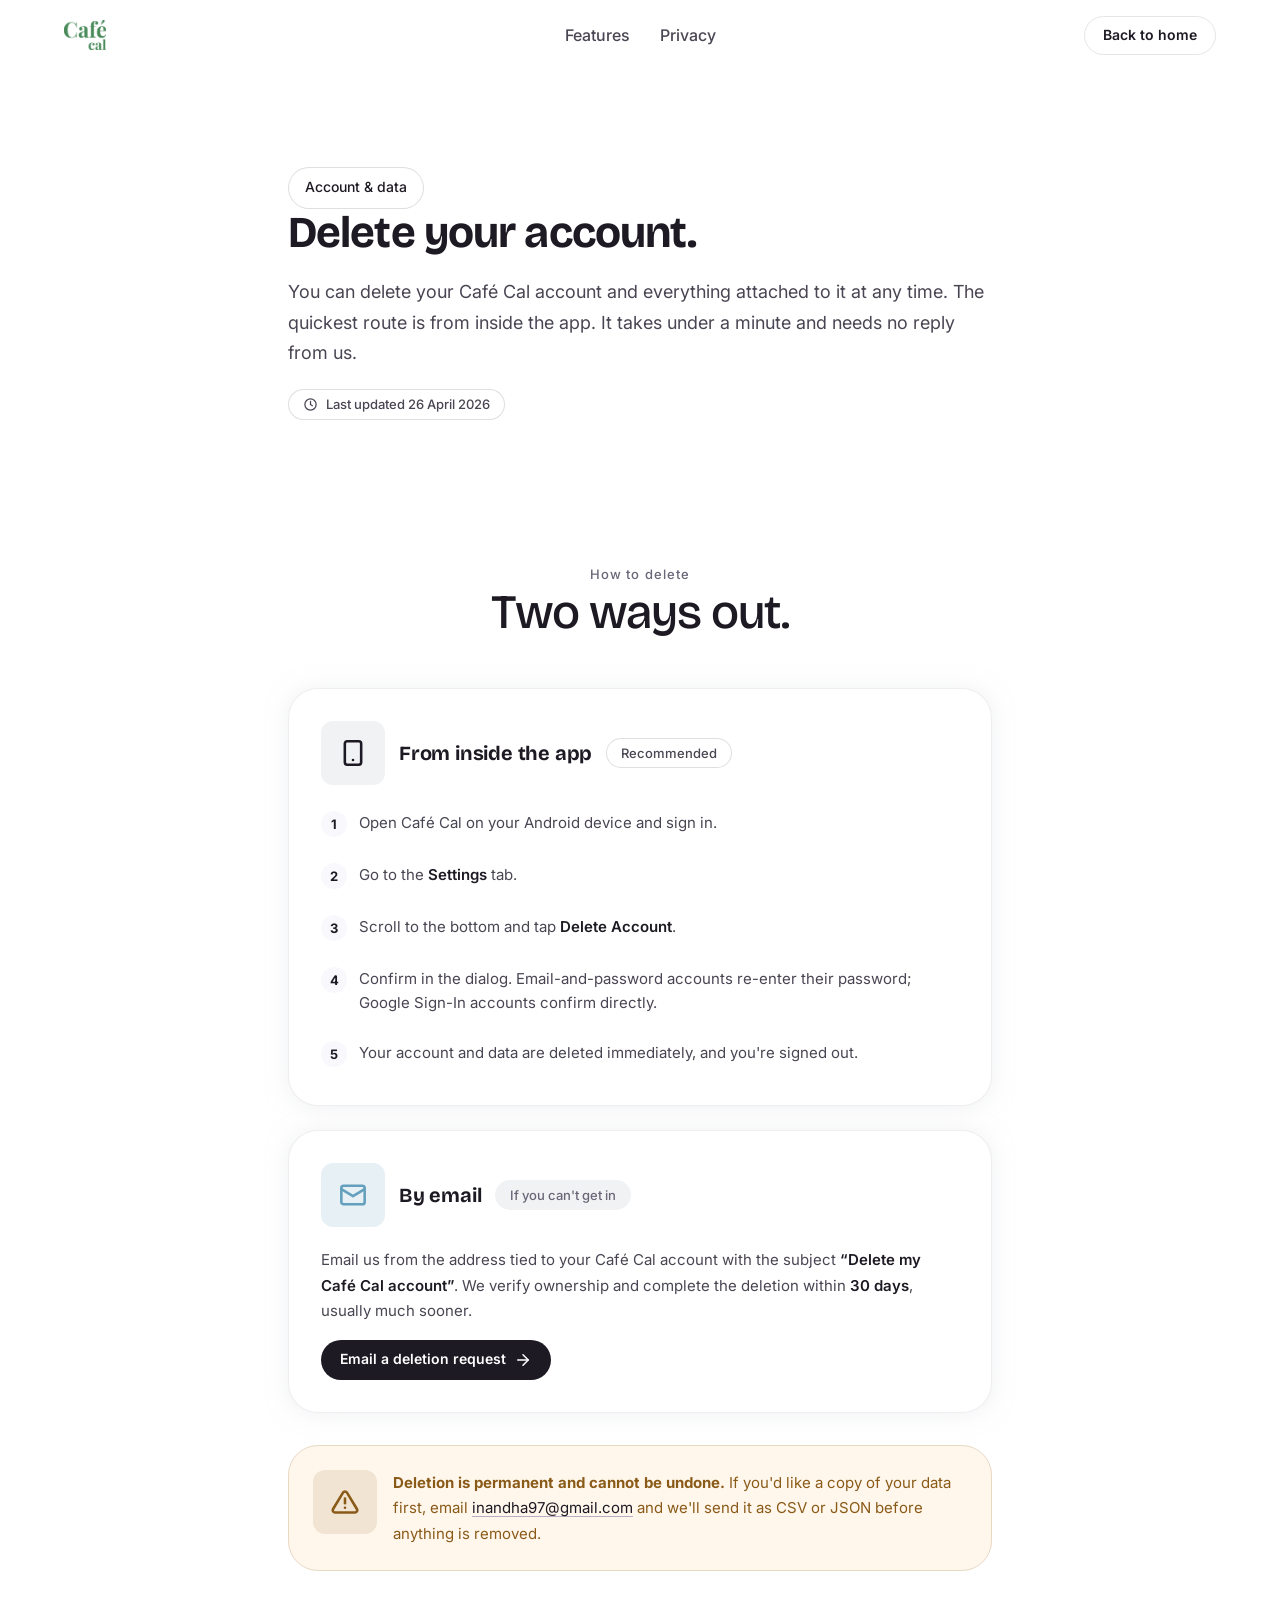
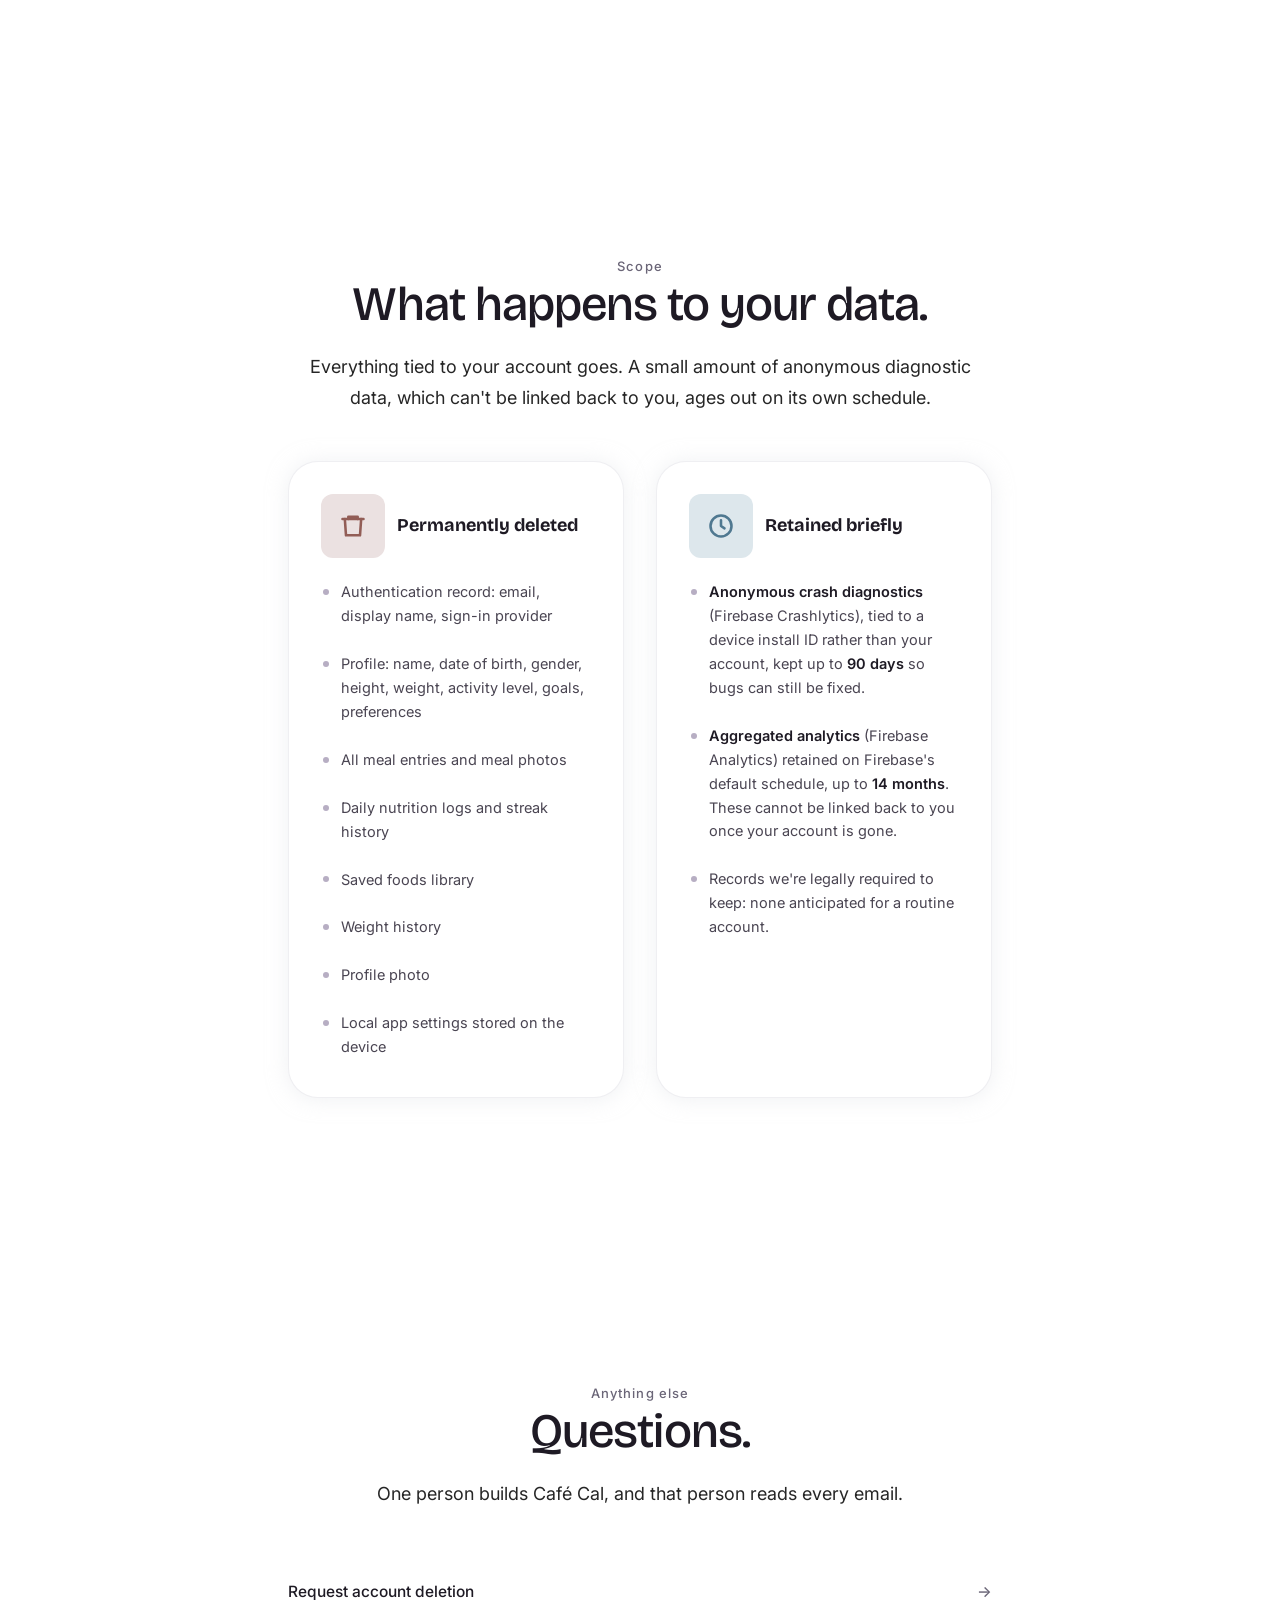
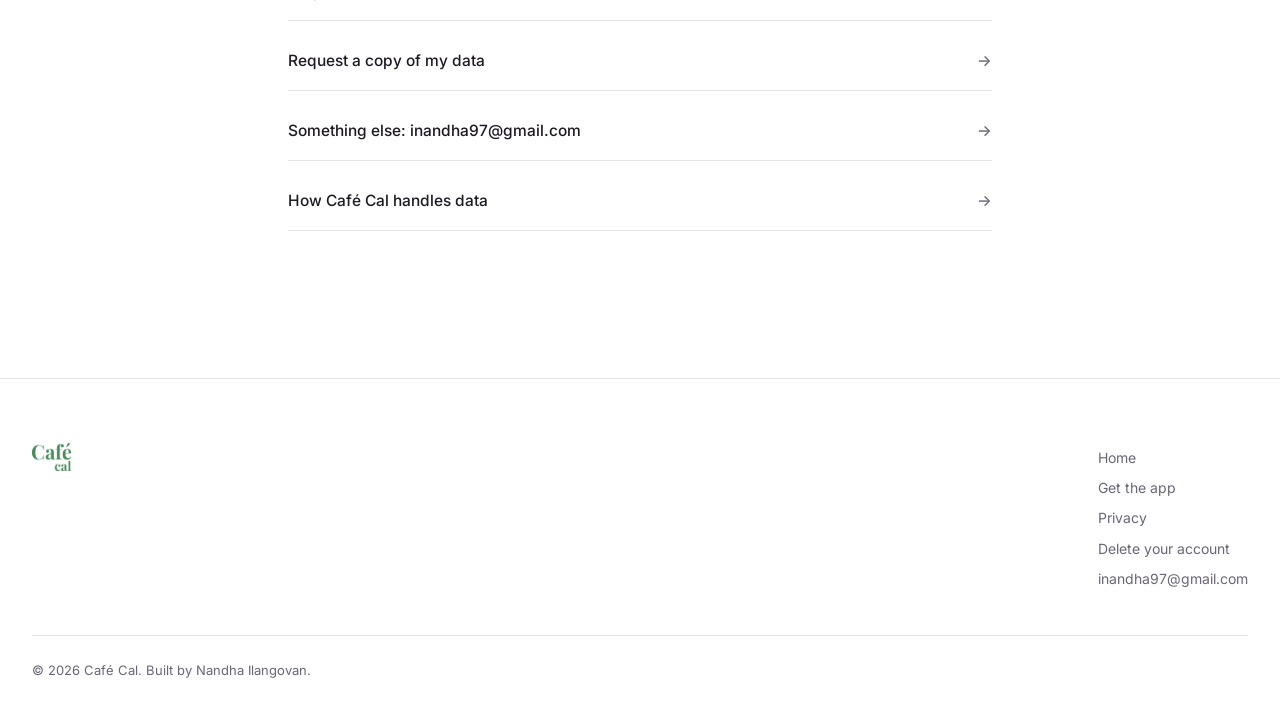
==== commit b21bec85: "Rebuild site on a Cal AI-style visual system, add Links page Redesign both existing pages to match c" ====
--- a/delete-account.html
+++ b/delete-account.html
@@ -4,63 +4,141 @@
   <meta charset="utf-8" />
   <meta name="viewport" content="width=device-width, initial-scale=1" />
   <title>Delete your Café Cal account</title>
-  <meta name="description" content="How to delete your Café Cal account and all associated data." />
-  <meta name="theme-color" content="#5a9a4e" />
-  <link rel="icon" type="image/png" href="app-icon.png" />
-  <link rel="apple-touch-icon" href="app-icon.png" />
-  <link rel="preconnect" href="https://api.fontshare.com">
-  <link rel="preconnect" href="https://fonts.googleapis.com">
-  <link rel="preconnect" href="https://fonts.gstatic.com" crossorigin>
-  <link rel="stylesheet" href="https://api.fontshare.com/v2/css?f[]=gambetta@400,500,600,700&f[]=satoshi@300,400,500,600,700&display=swap" />
-  <link rel="stylesheet" href="https://fonts.googleapis.com/css2?family=JetBrains+Mono:wght@400;500;600&display=swap" />
+  <meta name="description" content="How to delete your Café Cal account and every piece of data attached to it, from inside the app or by email." />
+  <meta name="theme-color" content="#FFFFFF" media="(prefers-color-scheme: light)" />
+  <meta name="theme-color" content="#FFFFFF" media="(prefers-color-scheme: dark)" />
+  <link rel="canonical" href="https://cafecal.app/delete-account.html" />
+
+  <meta property="og:type" content="article" />
+  <meta property="og:title" content="Delete your Café Cal account" />
+  <meta property="og:description" content="Delete your Café Cal account and all associated data, from inside the app or by email." />
+  <meta property="og:image" content="assets/App%20Icon.png" />
+
+  <link rel="icon" type="image/png" href="assets/App%20Icon.png" />
+  <link rel="apple-touch-icon" href="assets/App%20Icon.png" />
+
+  <link rel="preconnect" href="https://fonts.googleapis.com" />
+  <link rel="preconnect" href="https://fonts.gstatic.com" crossorigin />
+  <link rel="stylesheet" href="https://fonts.googleapis.com/css2?family=Bricolage+Grotesque:opsz,wght@12..96,400;12..96,500;12..96,600;12..96,700;12..96,800&family=Inter:wght@400;500;600;700;800&display=swap" />
   <link rel="stylesheet" href="styles.css" />
+  <link rel="stylesheet" href="components.css" />
 </head>
 <body>
-  <main class="container container--narrow">
-    <header class="site-header">
-      <a class="brand" href="index.html" aria-label="Café Cal home">
-        <span class="brand-mark" aria-hidden="true">c</span>
-        Café Cal
+  <a class="skip-link" href="#main">Skip to content</a>
+
+  <header class="site-header">
+    <div class="container site-header__inner">
+      <a class="wordmark" href="index.html" aria-label="Café Cal home">
+        <img src="assets/Logo%20dark.png" alt="Café Cal" width="757" height="541" />
       </a>
+
       <nav class="nav" aria-label="Primary">
-        <a href="index.html">Home</a>
+        <a href="index.html#features">Features</a>
+        <a href="index.html#privacy">Privacy</a>
       </nav>
-    </header>
-
-    <section class="hero">
-      <p class="eyebrow">Account &amp; data</p>
+
+      <div class="site-header__cta">
+        <a class="btn btn--secondary btn--sm" href="index.html">Back to home</a>
+      </div>
+
+      <button class="nav-toggle" id="menu-button" aria-label="Menu" aria-expanded="false" aria-controls="mobile-menu">
+        <svg xmlns="http://www.w3.org/2000/svg" viewBox="0 0 24 24" fill="none" stroke="currentColor" stroke-width="1.5" aria-hidden="true"><path stroke-linecap="round" stroke-linejoin="round" d="M3.75 6.75h16.5M3.75 12h16.5m-16.5 5.25h16.5"/></svg>
+      </button>
+    </div>
+
+    <div class="mobile-menu" id="mobile-menu">
+      <a href="index.html#features">Features</a>
+      <a href="index.html#privacy">Privacy</a>
+      <a href="index.html">Back to home</a>
+    </div>
+  </header>
+
+  <main id="main">
+
+    <!-- ── Page hero ────────────────────────────────────────────────── -->
+    <section class="container container--narrow page-hero">
+      <span class="eyebrow hero__badge">Account &amp; data</span>
       <h1>Delete your account.</h1>
-      <p class="lead">You can delete your Café Cal account and all associated data at any time. The fastest way is from inside the app.</p>
-      <p class="meta">Last updated April 26, 2026</p>
-    </section>
-
-    <section>
-      <h2>Option 1 — From inside the app</h2>
-      <p class="muted">Recommended. Takes under a minute.</p>
-      <ol class="steps">
-        <li>Open Café Cal on your Android device and sign in.</li>
-        <li>Go to the <strong>Settings</strong> tab.</li>
-        <li>Scroll to the bottom and tap <strong>Delete Account</strong>.</li>
-        <li>Confirm in the dialog. Email-and-password users re-enter their password; Google Sign-In users confirm directly.</li>
-        <li>Your account and data are deleted immediately, and you are signed out.</li>
-      </ol>
-    </section>
-
-    <section>
-      <h2>Option 2 — By email</h2>
-      <p class="muted">For when you can't access the app.</p>
-      <p>Send an email from the address tied to your Café Cal account to <a href="mailto:inandha97@gmail.com?subject=Delete%20my%20Caf%C3%A9%20Cal%20account">inandha97@gmail.com</a> with the subject <em>"Delete my Café Cal account"</em>. We'll verify ownership and complete the deletion within <strong>30 days</strong>.</p>
-      <p><a class="btn btn--primary btn--sm" href="mailto:inandha97@gmail.com?subject=Delete%20my%20Caf%C3%A9%20Cal%20account">Email a deletion request →</a></p>
-    </section>
-
-    <section>
-      <h2>What happens to your data</h2>
-      <div class="data-grid">
-        <div class="panel">
-          <h3>Permanently deleted</h3>
+      <p class="lead">You can delete your Café Cal account and everything attached to it at any time. The quickest route is from inside the app. It takes under a minute and needs no reply from us.</p>
+      <p>
+        <span class="chip">
+          <svg viewBox="0 0 24 24" fill="none" stroke="currentColor" stroke-width="2" stroke-linecap="round" stroke-linejoin="round" aria-hidden="true"><circle cx="12" cy="12" r="9"/><path d="M12 7v5l3 2"/></svg>
+          Last updated 26 April 2026
+        </span>
+      </p>
+    </section>
+
+    <!-- ── The two routes ───────────────────────────────────────────── -->
+    <section class="container container--narrow section" aria-labelledby="how-title">
+      <div class="section-head">
+        <span class="eyebrow">How to delete</span>
+        <h2 id="how-title">Two ways out.</h2>
+      </div>
+
+      <article class="option">
+        <div class="option__head">
+          <span class="icon-badge" style="background: var(--accent-soft); color: var(--accent-text)" aria-hidden="true">
+            <svg viewBox="0 0 24 24" fill="none" stroke="currentColor" stroke-width="2.2" stroke-linecap="round" stroke-linejoin="round"><rect x="5" y="2" width="14" height="20" rx="2"/><path d="M12 18h.01"/></svg>
+          </span>
+          <h2>From inside the app</h2>
+          <span class="badge">Recommended</span>
+        </div>
+
+        <ol class="steps">
+          <li>Open Café Cal on your Android device and sign in.</li>
+          <li>Go to the <strong>Settings</strong> tab.</li>
+          <li>Scroll to the bottom and tap <strong>Delete Account</strong>.</li>
+          <li>Confirm in the dialog. Email-and-password accounts re-enter their password; Google Sign-In accounts confirm directly.</li>
+          <li>Your account and data are deleted immediately, and you're signed out.</li>
+        </ol>
+      </article>
+
+      <article class="option">
+        <div class="option__head">
+          <span class="icon-badge" style="background: color-mix(in srgb, var(--info) 16%, transparent); color: var(--info)" aria-hidden="true">
+            <svg viewBox="0 0 24 24" fill="none" stroke="currentColor" stroke-width="2.2" stroke-linecap="round" stroke-linejoin="round"><rect x="2" y="4" width="20" height="16" rx="2"/><path d="m2 7 10 6 10-6"/></svg>
+          </span>
+          <h2>By email</h2>
+          <span class="badge badge--neutral">If you can't get in</span>
+        </div>
+
+        <p>Email us from the address tied to your Café Cal account with the subject <strong>“Delete my Café Cal account”</strong>. We verify ownership and complete the deletion within <strong>30 days</strong>, usually much sooner.</p>
+
+        <p style="margin-bottom: 0">
+          <a class="btn btn--primary btn--sm" href="mailto:inandha97@gmail.com?subject=Delete%20my%20Caf%C3%A9%20Cal%20account">
+            Email a deletion request
+            <svg viewBox="0 0 24 24" fill="none" stroke="currentColor" stroke-width="2" stroke-linecap="round" stroke-linejoin="round" aria-hidden="true"><path d="M5 12h14"/><path d="m12 5 7 7-7 7"/></svg>
+          </a>
+        </p>
+      </article>
+
+      <div class="callout" style="margin-top: 32px">
+        <span class="icon-badge" aria-hidden="true">
+          <svg viewBox="0 0 24 24" fill="none" stroke="currentColor" stroke-width="2.2" stroke-linecap="round" stroke-linejoin="round"><path d="M12 9v4"/><path d="M12 17h.01"/><path d="M10.3 3.9 1.8 18a2 2 0 0 0 1.7 3h17a2 2 0 0 0 1.7-3L13.7 3.9a2 2 0 0 0-3.4 0Z"/></svg>
+        </span>
+        <p><strong>Deletion is permanent and cannot be undone.</strong> If you'd like a copy of your data first, email <a href="mailto:inandha97@gmail.com?subject=Export%20my%20Caf%C3%A9%20Cal%20data">inandha97@gmail.com</a> and we'll send it as CSV or JSON before anything is removed.</p>
+      </div>
+    </section>
+
+    <!-- ── What happens to the data ─────────────────────────────────── -->
+    <section class="container container--narrow section" aria-labelledby="data-title">
+      <div class="section-head">
+        <span class="eyebrow">Scope</span>
+        <h2 id="data-title">What happens to your data.</h2>
+        <p class="lead">Everything tied to your account goes. A small amount of anonymous diagnostic data, which can't be linked back to you, ages out on its own schedule.</p>
+      </div>
+
+      <div class="grid grid--2">
+        <article class="panel panel--destructive">
+          <h3>
+            <span class="icon-badge" aria-hidden="true">
+              <svg viewBox="0 0 24 24" fill="none" stroke="currentColor" stroke-width="2.2" stroke-linecap="round" stroke-linejoin="round"><path d="M3 6h18"/><path d="M8 6V4h8v2"/><path d="M19 6l-1 14H6L5 6"/></svg>
+            </span>
+            Permanently deleted
+          </h3>
           <ul>
-            <li>Authentication record (email, display name, sign-in provider)</li>
-            <li>Profile (name, date of birth, gender, height, weight, activity, goals, preferences)</li>
+            <li>Authentication record: email, display name, sign-in provider</li>
+            <li>Profile: name, date of birth, gender, height, weight, activity level, goals, preferences</li>
             <li>All meal entries and meal photos</li>
             <li>Daily nutrition logs and streak history</li>
             <li>Saved foods library</li>
@@ -68,31 +146,81 @@
             <li>Profile photo</li>
             <li>Local app settings stored on the device</li>
           </ul>
-        </div>
-        <div class="panel">
-          <h3>Retained briefly</h3>
+        </article>
+
+        <article class="panel panel--retained">
+          <h3>
+            <span class="icon-badge" aria-hidden="true">
+              <svg viewBox="0 0 24 24" fill="none" stroke="currentColor" stroke-width="2.2" stroke-linecap="round" stroke-linejoin="round"><circle cx="12" cy="12" r="9"/><path d="M12 7v5l3 2"/></svg>
+            </span>
+            Retained briefly
+          </h3>
           <ul>
-            <li><strong>Anonymous crash diagnostics</strong> (Firebase Crashlytics) tied to a device install ID — not to your account — kept up to <strong>90 days</strong> to help fix bugs.</li>
-            <li><strong>Aggregated analytics</strong> (Firebase Analytics) retained per Firebase's default — up to <strong>14 months</strong>. These cannot be linked back to you after deletion.</li>
-            <li>Records we are legally required to retain (none anticipated for routine accounts).</li>
+            <li><strong>Anonymous crash diagnostics</strong> (Firebase Crashlytics), tied to a device install ID rather than your account, kept up to <strong>90 days</strong> so bugs can still be fixed.</li>
+            <li><strong>Aggregated analytics</strong> (Firebase Analytics) retained on Firebase's default schedule, up to <strong>14 months</strong>. These cannot be linked back to you once your account is gone.</li>
+            <li>Records we're legally required to keep: none anticipated for a routine account.</li>
           </ul>
-        </div>
-      </div>
-    </section>
-
-    <div class="callout">
-      <strong>Account deletion is permanent and cannot be undone.</strong> If you'd like a copy of your data first, email <a href="mailto:inandha97@gmail.com?subject=Export%20my%20Caf%C3%A9%20Cal%20data">inandha97@gmail.com</a> and we'll send it as CSV or JSON.
+        </article>
+      </div>
+    </section>
+
+    <!-- ── Questions ────────────────────────────────────────────────── -->
+    <section class="container container--narrow section" aria-labelledby="questions-title">
+      <div class="section-head">
+        <span class="eyebrow">Anything else</span>
+        <h2 id="questions-title">Questions.</h2>
+        <p class="lead">One person builds Café Cal, and that person reads every email.</p>
+      </div>
+
+      <ul class="link-list">
+        <li><a href="mailto:inandha97@gmail.com?subject=Delete%20my%20Caf%C3%A9%20Cal%20account">Request account deletion</a></li>
+        <li><a href="mailto:inandha97@gmail.com?subject=Export%20my%20Caf%C3%A9%20Cal%20data">Request a copy of my data</a></li>
+        <li><a href="mailto:inandha97@gmail.com">Something else: inandha97@gmail.com</a></li>
+        <li><a href="index.html#privacy">How Café Cal handles data</a></li>
+      </ul>
+    </section>
+
+  </main>
+
+  <footer class="site-footer">
+    <div class="container">
+      <div class="site-footer__inner">
+        <div class="site-footer__brand">
+          <a class="wordmark wordmark--footer" href="index.html" aria-label="Café Cal home">
+            <img src="assets/Logo%20dark.png" alt="Café Cal" width="757" height="541" loading="lazy" />
+          </a>
+        </div>
+        <div class="site-footer__col">
+          <nav aria-label="Footer">
+            <a href="index.html">Home</a>
+            <a href="links.html">Get the app</a>
+            <a href="index.html#privacy">Privacy</a>
+            <a href="delete-account.html">Delete your account</a>
+            <a href="mailto:inandha97@gmail.com">inandha97@gmail.com</a>
+          </nav>
+        </div>
+      </div>
+      <p class="site-footer__legal">© 2026 Café Cal. Built by Nandha Ilangovan.</p>
     </div>
-
-    <section>
-      <h2>Questions</h2>
-      <p>Contact <a href="mailto:inandha97@gmail.com">inandha97@gmail.com</a>.</p>
-    </section>
-
-    <footer class="site-footer">
-      <span>Café Cal — built by Nandha Ilangovan</span>
-      <span><a href="index.html">← Back to home</a></span>
-    </footer>
-  </main>
+  </footer>
+
+  <script>
+    (function () {
+      var button = document.getElementById('menu-button');
+      var menu = document.getElementById('mobile-menu');
+      if (!button || !menu) return;
+      function close() {
+        menu.classList.remove('is-open');
+        button.setAttribute('aria-expanded', 'false');
+      }
+      button.addEventListener('click', function () {
+        var open = menu.classList.toggle('is-open');
+        button.setAttribute('aria-expanded', open ? 'true' : 'false');
+      });
+      menu.addEventListener('click', function (event) {
+        if (event.target.closest('a')) close();
+      });
+    })();
+  </script>
 </body>
 </html>
--- a/styles.css
+++ b/styles.css
@@ -1,639 +1,908 @@
-/* Café Cal — design tokens mirrored from the Android app's design system. */
+/* ============================================================================
+   Café Cal: web design system
+   Visual language modelled on calai.app: light-only, very airy, black pill
+   buttons, 30px white cards on a soft shadow, Bricolage Grotesque display over
+   Inter body. This file is the foundation: tokens, reset, typography, layout
+   primitives, page chrome (header/footer), buttons, pills, grids and cards.
+   Page-specific components live in components.css, which loads after this.
+   ========================================================================= */
+
+/* ============================================================================
+   1. Tokens
+   ========================================================================= */
 
 :root {
-  color-scheme: light dark;
-
-  /* Surface */
-  --bg: #faf8f5;
-  --surface: #ffffff;
-  --surface-alt: #f2efeb;
-  --border: #e8e5e0;
-
-  /* Text */
-  --text: #2c2c2e;
-  --text-muted: rgba(44, 44, 46, 0.55);
-  --text-subtle: rgba(44, 44, 46, 0.32);
-
-  /* Brand */
-  --brand: #5a9a4e;
-  --brand-hover: #4d8443;
-  --brand-soft: rgba(90, 154, 78, 0.12);
-  --on-brand: #ffffff;
-  --terracotta: #c4796b;
-
-  /* Macro accents (used for product preview + feature tints) */
-  --macro-cal: #ff8c00;
-  --macro-protein: #4ade80;
-  --macro-carbs: #60a5fa;
-  --macro-fats: #facc15;
-
-  /* Warning */
-  --warning-bg: #fff5e6;
-  --warning-border: #d4a574;
-  --warning-text: #7a4a1f;
-
-  /* Type scale (sp → rem) */
-  --fs-xs: 0.6875rem;
-  --fs-sm: 0.875rem;
-  --fs-md: 0.9375rem;
-  --fs-base: 1rem;
-  --fs-lg: 1.125rem;
-  --fs-xl: 1.375rem;
-  --fs-2xl: 1.625rem;
-  --fs-3xl: 2.25rem;
-  --fs-display: clamp(2.5rem, 5.5vw, 3.75rem);
-
-  /* Spacing — 4pt grid */
-  --sp-1: 0.25rem;
-  --sp-2: 0.5rem;
-  --sp-3: 0.75rem;
-  --sp-4: 1rem;
-  --sp-5: 1.5rem;
-  --sp-6: 2rem;
-  --sp-7: 3rem;
-  --sp-8: 4rem;
-  --sp-9: 6rem;
-
-  /* Shape */
-  --r-xs: 0.25rem;
-  --r-sm: 0.75rem;
-  --r-md: 0.875rem;
-  --r-lg: 1.125rem;
-  --r-xl: 1.5rem;
-  --r-pill: 999px;
-
-  /* Elevation */
-  --shadow-sm: 0 1px 2px rgba(28, 28, 30, 0.04), 0 2px 6px rgba(28, 28, 30, 0.04);
-  --shadow-md: 0 6px 18px rgba(28, 28, 30, 0.06), 0 1px 2px rgba(28, 28, 30, 0.04);
-  --shadow-lg: 0 24px 48px -12px rgba(28, 28, 30, 0.18);
-
-  /* Layout */
-  --container-wide: 64rem;
-  --container-narrow: 40rem;
-
-  /* Fonts */
-  --font-display: 'Gambetta', 'Georgia', 'Times New Roman', serif;
-  --font-body: 'Satoshi', -apple-system, BlinkMacSystemFont, 'Segoe UI', system-ui, sans-serif;
-  --font-mono: 'JetBrains Mono', ui-monospace, SFMono-Regular, Menlo, monospace;
-}
-
-@media (prefers-color-scheme: dark) {
-  :root {
-    --bg: #1c1c1e;
-    --surface: #2c2c2e;
-    --surface-alt: #3a3a3c;
-    --border: rgba(255, 255, 255, 0.08);
-
-    --text: #f5f5f5;
-    --text-muted: rgba(245, 245, 245, 0.6);
-    --text-subtle: rgba(245, 245, 245, 0.35);
-
-    --brand: #5a9a4e;
-    --brand-hover: #6fb163;
-    --brand-soft: rgba(90, 154, 78, 0.18);
-    --on-brand: #ffffff;
-    --terracotta: #eb706a;
-
-    --warning-bg: rgba(212, 165, 116, 0.12);
-    --warning-border: #d4a574;
-    --warning-text: #f0d4a8;
-
-    --shadow-sm: 0 1px 2px rgba(0, 0, 0, 0.3);
-    --shadow-md: 0 6px 18px rgba(0, 0, 0, 0.32);
-    --shadow-lg: 0 24px 48px -12px rgba(0, 0, 0, 0.5);
-  }
-}
-
-* { box-sizing: border-box; }
-
-html { -webkit-text-size-adjust: 100%; }
+  color-scheme: light;
+
+  /* ── Ink ────────────────────────────────────────────────────────── */
+  --ink: #1e1a24; /* headings + primary text */
+  --ink-2: #4a4552; /* body copy */
+  --ink-3: #6a6577; /* meta, captions, footer links */
+  --ink-4: #b7aec3; /* faintest: muted labels, hover borders */
+  --body-text: #262626; /* section sub-headline */
+
+  /* ── Surfaces ───────────────────────────────────────────────────── */
+  --paper: #ffffff; /* page + card background */
+  --tint: #f8f8fd; /* section tint, chevron discs */
+  --tint-2: #f1f2f4; /* icon-chip fill */
+  --line: #e4e5e9; /* hairline borders */
+  --line-soft: rgba(198, 198, 198, 0.56); /* pill / badge borders */
+
+  /* ── Dark band ──────────────────────────────────────────────────── */
+  --dark: #1e1a24;
+  --dark-card: #2d2934;
+  --dark-line: #3a3542;
+
+  /* ── Cream callout ──────────────────────────────────────────────── */
+  --cream: #fff7ec;
+  --cream-ink: #8a5a18;
+  --cream-line: #e8d9c2;
+
+  /* ── Accent flag, use sparingly ────────────────────────────────── */
+  --flag: #ff2719;
+
+  /* ── Café Cal data colours (content: the app's nutrient identity) ── */
+  --calories: #ff8c00;
+  --protein: #4ade80;
+  --carbs: #60a5fa;
+  --fats: #facc15;
+  --streak: #fbbf24;
+  --calories-burned: #fb923c;
+  --calories-burned-surface: #fff4eb;
+
+  --meal-breakfast: #c49564;
+  --meal-breakfast-surface: #faebd7;
+  --meal-lunch: #729668;
+  --meal-lunch-surface: #e2f0dc;
+  --meal-beverage: #b8706a;
+  --meal-beverage-surface: #f5dcd7;
+
+  --thali-bronze: #cd7f32;
+  --thali-silver: #b5b0a8;
+  --thali-gold: #ffd700;
+  --thali-diamond: #d4e5d0;
+
+  --destructive: #c4796b;
+  --success: #34c759;
+  --warning: #d4a574;
+  --info: #64a0be;
+
+  /* Accent pair kept for the inline icon-badge tints the legal page sets.
+     Cal AI's chrome is near-monochrome, so the accent resolves to ink on the
+     neutral chip fill rather than the app's green. */
+  --accent-soft: var(--tint-2);
+  --accent-text: var(--ink);
+
+  /* ── Shadow ─────────────────────────────────────────────────────── */
+  --shadow-card: 0 1px 20px 1px rgba(228, 229, 233, 0.5);
+  --shadow-lift: 0 8px 30px 2px rgba(228, 229, 233, 0.75);
+  --shadow-dark: 0 24px 60px -20px rgba(30, 26, 36, 0.45);
+
+  /* ── Radius ─────────────────────────────────────────────────────── */
+  --r-card: 30px; /* every white card */
+  --r-md: 20px;
+  --r-sm: 12px; /* icon chips */
+  --r-pill: 999px; /* buttons, badges, chips */
+  --r-band: 40px; /* big dark CTA band */
+
+  /* ── Type families ──────────────────────────────────────────────── */
+  --font-display: 'Bricolage Grotesque', 'Inter', system-ui, sans-serif;
+  --font-body: 'Inter', -apple-system, BlinkMacSystemFont, 'Segoe UI', system-ui, sans-serif;
+  --font-data: 'Inter', system-ui, sans-serif;
+
+  /* ── Type scale ─────────────────────────────────────────────────── */
+  --fs-h1: clamp(2.5rem, 5.4vw, 52px);
+  --fs-h2: clamp(2rem, 4.4vw, 48px);
+  --fs-h3: 1.25rem; /* 20px card heading */
+  --fs-lead: 1.125rem; /* 18px section sub-headline */
+  --fs-base: 1rem; /* 16px body */
+  --fs-sm: 0.875rem; /* 14px card body */
+  --fs-xs: 0.8125rem; /* 13px meta, eyebrow, pills */
+
+  /* ── Layout ─────────────────────────────────────────────────────── */
+  --wrap: 1280px; /* header + footer */
+  --wrap-wide: 1440px; /* full-bleed bands (web extension) */
+  --wrap-6xl: 1152px; /* section content grids */
+  --wrap-3xl: 768px; /* narrow prose / legal page */
+  --gutter: clamp(20px, 4vw, 32px);
+  --sp-section: clamp(72px, 11vw, 160px);
+  --header-pad: 16px;
+
+  /* ── Motion ─────────────────────────────────────────────────────── */
+  --ease: cubic-bezier(0.4, 0, 0.2, 1);
+  --dur: 200ms;
+  --dur-slow: 300ms;
+}
+
+/* ============================================================================
+   2. Reset + base
+   ========================================================================= */
+
+*,
+*::before,
+*::after {
+  box-sizing: border-box;
+}
+
+html {
+  -webkit-text-size-adjust: 100%;
+  scroll-behavior: smooth;
+  scroll-padding-top: 88px; /* clears the sticky header */
+}
 
 body {
+  margin: 0;
+  background: var(--paper);
+  color: var(--ink-2);
   font-family: var(--font-body);
   font-size: var(--fs-base);
+  font-weight: 400;
   line-height: 1.6;
-  color: var(--text);
-  background: var(--bg);
-  margin: 0;
   -webkit-font-smoothing: antialiased;
   -moz-osx-font-smoothing: grayscale;
   text-rendering: optimizeLegibility;
-}
-
-img, svg { display: block; max-width: 100%; }
-
-/* ───────────── Layout ───────────── */
+  overflow-x: clip;
+}
+
+img,
+svg,
+picture,
+video {
+  display: block;
+  max-width: 100%;
+}
+
+img {
+  height: auto;
+}
+
+/* ── Headings ───────────────────────────────────────────────────────── */
+
+h1,
+h2,
+h3,
+h4 {
+  margin: 0 0 16px;
+  font-family: var(--font-display);
+  color: var(--ink);
+  overflow-wrap: break-word;
+}
+
+h1 {
+  font-size: var(--fs-h1);
+  font-weight: 700;
+  line-height: 1.1;
+  letter-spacing: -0.02em;
+  text-wrap: balance;
+}
+
+h2 {
+  font-size: var(--fs-h2);
+  font-weight: 500;
+  line-height: 1.12;
+  letter-spacing: -0.02em;
+  text-wrap: balance;
+}
+
+h3 {
+  font-size: var(--fs-h3);
+  font-weight: 700;
+  line-height: 1.3;
+}
+
+h4 {
+  font-size: var(--fs-lead);
+  font-weight: 600;
+  line-height: 1.4;
+}
+
+/* ── Flow ───────────────────────────────────────────────────────────── */
+
+p {
+  margin: 0 0 16px;
+}
+
+ul,
+ol {
+  margin: 0 0 16px;
+  padding-left: 1.25em;
+}
+
+li {
+  margin-block: 6px;
+}
+
+p:last-child,
+ul:last-child,
+ol:last-child {
+  margin-bottom: 0;
+}
+
+strong {
+  font-weight: 600;
+  color: var(--ink);
+}
+
+hr {
+  height: 0;
+  margin: 40px 0;
+  border: 0;
+  border-top: 1px solid var(--line);
+}
+
+/* ── Links ──────────────────────────────────────────────────────────── */
+
+a {
+  color: var(--ink);
+  text-decoration: none;
+  transition: color var(--dur) var(--ease);
+}
+
+a:hover {
+  color: var(--ink-2);
+}
+
+/* Prose links stay underlined so they read as links inside running copy. */
+p a:not(.btn),
+.lead a:not(.btn) {
+  color: var(--ink);
+  text-decoration: underline;
+  text-decoration-thickness: 1px;
+  text-decoration-color: var(--ink-4);
+  text-underline-offset: 0.18em;
+  transition:
+    color var(--dur) var(--ease),
+    text-decoration-color var(--dur) var(--ease);
+}
+
+p a:not(.btn):hover,
+.lead a:not(.btn):hover {
+  text-decoration-color: var(--ink);
+}
+
+::selection {
+  background: var(--ink);
+  color: #fff;
+}
+
+.skip-link {
+  position: absolute;
+  top: -80px;
+  left: var(--gutter);
+  z-index: 100;
+  padding: 12px 22px;
+  border-radius: var(--r-pill);
+  background: var(--ink);
+  color: #fff;
+  font-size: var(--fs-sm);
+  font-weight: 600;
+  transition: top var(--dur) var(--ease);
+}
+
+.skip-link:hover {
+  color: #fff;
+}
+
+.skip-link:focus-visible {
+  top: 12px;
+}
+
+/* ============================================================================
+   3. Layout primitives
+   ========================================================================= */
 
 .container {
-  max-width: var(--container-wide);
-  margin: 0 auto;
-  padding: var(--sp-5) var(--sp-5) var(--sp-9);
-}
-
-.container--narrow { max-width: var(--container-narrow); }
-
-@media (min-width: 768px) {
-  .container { padding: var(--sp-6) var(--sp-6) var(--sp-9); }
-}
-
-/* ───────────── Header / nav ───────────── */
+  width: 100%;
+  max-width: var(--wrap);
+  margin-inline: auto;
+  padding-inline: var(--gutter);
+}
+
+.container--narrow {
+  max-width: var(--wrap-3xl);
+}
+
+.container--wide {
+  max-width: var(--wrap-wide);
+}
+
+.section {
+  padding-block: var(--sp-section);
+}
+
+/* Centred section head: sub-headline 20px under the h2, 48px before the grid. */
+.section-head {
+  max-width: 720px;
+  margin-inline: auto;
+  margin-bottom: 48px;
+  text-align: center;
+}
+
+.section-head > :last-child {
+  margin-bottom: 0;
+}
+
+.section-head .lead {
+  margin-top: 20px;
+  font-size: var(--fs-lead);
+  color: var(--body-text);
+}
+
+.section-head--left {
+  margin-inline: 0;
+  text-align: left;
+}
+
+/* ============================================================================
+   4. Inline text
+   ========================================================================= */
+
+.eyebrow {
+  font-size: var(--fs-xs);
+  font-weight: 500;
+  letter-spacing: 0.08em;
+  color: var(--ink-3);
+}
+
+.lead {
+  font-size: var(--fs-base);
+  line-height: 1.7;
+  color: var(--ink-2);
+}
+
+.data {
+  font-family: var(--font-data);
+  font-variant-numeric: tabular-nums;
+  font-feature-settings: 'tnum';
+}
+
+.caption {
+  font-size: var(--fs-xs);
+  line-height: 1.6;
+  color: var(--ink-3);
+}
+
+/* Sits on an <em> in the hero; calai sets the second line lighter, not italic. */
+.accent {
+  font-style: normal;
+  font-weight: 500;
+}
+
+/* ============================================================================
+   5. Site header: sticky glass
+   ========================================================================= */
 
 .site-header {
+  position: sticky;
+  top: 0;
+  z-index: 50;
+  padding: var(--header-pad) var(--gutter);
+  background: rgba(255, 255, 255, 0.2);
+  backdrop-filter: blur(20px) saturate(180%);
+  -webkit-backdrop-filter: blur(20px) saturate(180%);
+}
+
+.site-header__inner {
+  position: relative;
   display: flex;
   align-items: center;
   justify-content: space-between;
-  padding: var(--sp-3) 0 var(--sp-7);
-}
-
-.brand {
+  gap: 12px;
+  max-width: var(--wrap);
+  margin-inline: auto;
+}
+
+.wordmark {
   display: inline-flex;
   align-items: center;
-  gap: var(--sp-3);
-  color: var(--text);
-  text-decoration: none;
-  font-family: var(--font-display);
+  /* Keeps the CTA and the menu toggle grouped on the right. */
+  margin-inline-end: auto;
+}
+
+.wordmark img {
+  height: 30px;
+  width: auto;
+}
+
+/* Absolutely centred nav, desktop only. */
+.nav {
+  position: absolute;
+  left: 50%;
+  transform: translateX(-50%);
+  display: none;
+  align-items: center;
+  gap: 30px;
+  white-space: nowrap;
+}
+
+.nav a {
+  font-size: var(--fs-base);
+  font-weight: 500;
+  color: var(--ink-2);
+}
+
+.nav a:hover {
+  color: var(--ink);
+}
+
+.site-header__cta {
+  display: inline-flex;
+  align-items: center;
+  gap: 10px;
+}
+
+/* ── Hamburger ──────────────────────────────────────────────────────── */
+
+.nav-toggle {
+  display: inline-flex;
+  flex-direction: column;
+  align-items: center;
+  justify-content: center;
+  gap: 5px;
+  width: 40px;
+  height: 40px;
+  padding: 0;
+  border: 0;
+  border-radius: var(--r-sm);
+  background: transparent;
+  color: var(--ink);
+  cursor: pointer;
+  transition: background-color var(--dur) var(--ease);
+}
+
+.nav-toggle:hover {
+  background: var(--tint-2);
+}
+
+.nav-toggle span {
+  display: block;
+  width: 18px;
+  height: 2px;
+  border-radius: 2px;
+  background: currentColor;
+}
+
+.nav-toggle svg {
+  width: 22px;
+  height: 22px;
+}
+
+/* ── Dropdown panel ─────────────────────────────────────────────────── */
+
+.mobile-menu {
+  position: absolute;
+  top: 100%;
+  left: 0;
+  right: 0;
+  display: none;
+  padding: 8px var(--gutter) 20px;
+  background: var(--paper);
+  border-top: 1px solid var(--line);
+  border-radius: 0 0 var(--r-md) var(--r-md);
+  box-shadow: var(--shadow-lift);
+}
+
+/* When the panel is nested inside the inner wrapper, pull it back out to the
+   header's full width and clear the header's own bottom padding. */
+.site-header__inner .mobile-menu {
+  top: calc(100% + var(--header-pad));
+  left: calc(-1 * var(--gutter));
+  right: calc(-1 * var(--gutter));
+}
+
+.mobile-menu.is-open {
+  display: block;
+}
+
+.mobile-menu ul {
+  margin: 0;
+  padding: 0;
+  list-style: none;
+}
+
+.mobile-menu li {
+  margin: 0;
+}
+
+.mobile-menu a {
+  display: block;
+  padding: 13px 0;
+  font-size: var(--fs-base);
+  font-weight: 500;
+  color: var(--ink-2);
+}
+
+.mobile-menu a:hover {
+  color: var(--ink);
+}
+
+.mobile-menu a:not(.btn) + a:not(.btn),
+.mobile-menu li + li {
+  border-top: 1px solid var(--line);
+}
+
+.mobile-menu .btn {
+  display: flex;
+  margin-top: 14px;
+}
+
+/* ── Breakpoint: centred nav from 900px up ──────────────────────────── */
+
+@media (min-width: 900px) {
+  .nav {
+    display: flex;
+  }
+
+  .nav-toggle {
+    display: none;
+  }
+
+  .mobile-menu,
+  .mobile-menu.is-open {
+    display: none;
+  }
+}
+
+/* ============================================================================
+   6. Site footer
+   ========================================================================= */
+
+.site-footer {
+  border-top: 1px solid var(--line);
+  padding-block: 64px 40px;
+  background: var(--paper);
+}
+
+.site-footer__inner {
+  display: grid;
+  gap: 40px;
+}
+
+.site-footer__brand p {
+  margin: 16px 0 0;
+  max-width: 34ch;
+  font-size: var(--fs-sm);
+  color: var(--ink-3);
+}
+
+.wordmark--footer img {
+  height: 28px;
+}
+
+.site-footer__col h3 {
+  margin-bottom: 16px;
+  font-size: var(--fs-base);
   font-weight: 600;
-  font-size: var(--fs-lg);
-  letter-spacing: -0.01em;
-}
-
-.brand-mark {
-  width: 1.75rem;
-  height: 1.75rem;
-  border-radius: 0.4375rem;
-  background: var(--brand);
+  color: var(--ink);
+}
+
+.site-footer a {
+  font-size: var(--fs-sm);
+  color: var(--ink-3);
+}
+
+.site-footer a:hover {
+  color: var(--ink);
+}
+
+/* Stacked link columns; the legal line keeps its links inline. */
+.site-footer__col a,
+.site-footer__inner > nav a {
+  display: block;
+  padding-block: 4px;
+}
+
+.site-footer__col ul {
+  margin: 0;
+  padding: 0;
+  list-style: none;
+}
+
+.site-footer__col li {
+  margin: 0;
+}
+
+/* Fallback shape: brand + one flat <nav> of links. */
+.site-footer__inner > nav {
+  display: flex;
+  flex-wrap: wrap;
+  align-items: center;
+  gap: 4px 32px;
+}
+
+.site-footer__legal {
+  margin-top: 40px;
+  padding-top: 24px;
+  border-top: 1px solid var(--line);
+  font-size: var(--fs-xs);
+  color: var(--ink-3);
+}
+
+.site-footer__legal a {
+  font-size: inherit;
+}
+
+@media (min-width: 800px) {
+  .site-footer__inner {
+    grid-template-columns: 1.4fr 1fr 1fr;
+  }
+
+  /* The pages ship brand + a single link column, so collapse the third track
+     rather than leaving the links stranded in the middle of the row. */
+  .site-footer__inner:not(:has(.site-footer__col ~ .site-footer__col)) {
+    grid-template-columns: 1.4fr auto;
+    justify-content: space-between;
+  }
+
+  /* The flat nav takes the whole link area rather than one narrow column. */
+  .site-footer__inner > nav {
+    grid-column: 2 / -1;
+    justify-content: flex-end;
+  }
+}
+
+/* ============================================================================
+   7. Buttons
+   ========================================================================= */
+
+.btn {
   display: inline-flex;
   align-items: center;
   justify-content: center;
-  color: var(--on-brand);
-  font-family: var(--font-display);
-  font-style: italic;
+  gap: 8px;
+  padding: 14px 24px;
+  border: 1px solid transparent;
+  border-radius: var(--r-pill);
+  font-family: inherit;
+  font-size: 15px;
   font-weight: 600;
-  font-size: 1.05rem;
-  line-height: 1;
-}
-
-.brand-mark--lg {
-  width: 4.5rem;
-  height: 4.5rem;
-  border-radius: 1.125rem;
-  font-size: 2.6rem;
-  box-shadow: var(--shadow-md);
-}
-
-.nav {
+  line-height: 1.2;
+  text-align: center;
+  text-decoration: none;
+  white-space: nowrap;
+  cursor: pointer;
+  transition:
+    background-color var(--dur) var(--ease),
+    border-color var(--dur) var(--ease),
+    color var(--dur) var(--ease),
+    box-shadow var(--dur) var(--ease),
+    transform var(--dur) var(--ease);
+}
+
+.btn svg {
+  width: 18px;
+  height: 18px;
+  flex: none;
+}
+
+.btn--primary {
+  background: var(--ink);
+  color: #fff;
+}
+
+.btn--primary:hover {
+  background: #322c3b;
+  color: #fff;
+  transform: translateY(-1px);
+  box-shadow: 0 8px 20px -6px rgba(30, 26, 36, 0.5);
+}
+
+.btn--secondary {
+  background: #fff;
+  border-color: var(--line);
+  color: var(--ink);
+}
+
+.btn--secondary:hover {
+  background: var(--tint);
+  border-color: var(--ink-4);
+  color: var(--ink);
+}
+
+.btn--quiet {
+  background: transparent;
+  color: var(--ink-2);
+}
+
+.btn--quiet:hover {
+  color: var(--ink);
+}
+
+.btn--sm {
+  padding: 10px 18px;
+  font-size: 14px;
+}
+
+.btn--lg {
+  padding: 17px 30px;
+  font-size: 17px;
+  font-weight: 700;
+}
+
+/* On the dark CTA band the pills invert. */
+.cta-band .btn--primary {
+  background: #fff;
+  color: var(--ink);
+}
+
+.cta-band .btn--primary:hover {
+  background: var(--tint);
+  color: var(--ink);
+  box-shadow: 0 8px 20px -6px rgba(0, 0, 0, 0.5);
+}
+
+.cta-band .btn--quiet {
+  color: rgba(255, 255, 255, 0.75);
+}
+
+.cta-band .btn--quiet:hover {
+  color: #fff;
+}
+
+/* ============================================================================
+   8. Pills, badges, icon chips
+   ========================================================================= */
+
+.chip,
+.badge {
   display: inline-flex;
   align-items: center;
-  gap: var(--sp-5);
-}
-
-.nav a {
-  font-size: var(--fs-sm);
-  color: var(--text-muted);
-  text-decoration: none;
-  transition: color 150ms ease;
-}
-.nav a:hover { color: var(--text); }
-
-/* ───────────── Hero ───────────── */
-
-.hero {
-  padding: var(--sp-6) 0 var(--sp-8);
-}
-
-.hero--landing {
+  gap: 8px;
+  padding: 6px 14px;
+  border: 1px solid var(--line-soft);
+  border-radius: var(--r-pill);
+  background: #fff;
+  color: var(--ink-2);
+  font-size: var(--fs-xs);
+  font-weight: 500;
+  line-height: 1.3;
+  white-space: nowrap;
+}
+
+.chip svg,
+.badge svg {
+  width: 15px;
+  height: 15px;
+  flex: none;
+}
+
+.badge--neutral {
+  border-color: transparent;
+  background: var(--tint-2);
+  color: var(--ink-3);
+}
+
+/* Tinted variants pass their colours in as inline styles, so no !important here
+   so those always win. */
+.icon-badge {
+  display: grid;
+  place-items: center;
+  width: 64px;
+  height: 64px;
+  flex: none;
+  border-radius: var(--r-sm);
+  background: var(--tint-2);
+  color: var(--ink);
+}
+
+.icon-badge svg {
+  width: 28px;
+  height: 28px;
+}
+
+.icon-badge--sm {
+  width: 44px;
+  height: 44px;
+}
+
+.icon-badge--sm svg {
+  width: 20px;
+  height: 20px;
+}
+
+/* ============================================================================
+   9. Grids + cards
+   ========================================================================= */
+
+.grid {
   display: grid;
   grid-template-columns: 1fr;
-  gap: var(--sp-8);
-  align-items: center;
-  padding-bottom: var(--sp-9);
-}
-
-@media (min-width: 880px) {
-  .hero--landing {
-    grid-template-columns: 1.2fr 1fr;
-    gap: var(--sp-9);
-  }
-}
-
-.eyebrow {
-  text-transform: uppercase;
-  letter-spacing: 0.12em;
-  font-size: var(--fs-xs);
-  font-weight: 600;
-  color: var(--brand);
-  margin: 0 0 var(--sp-4);
-}
-
-h1, .h1 {
-  font-family: var(--font-display);
-  font-size: var(--fs-display);
-  line-height: 1.05;
-  letter-spacing: -0.02em;
-  font-weight: 600;
-  margin: 0 0 var(--sp-5);
-  color: var(--text);
-}
-
-h1 em, .h1 em {
-  font-style: italic;
-  color: var(--brand);
-  font-weight: 500;
-}
-
-.lead {
-  font-size: var(--fs-lg);
-  color: var(--text-muted);
-  margin: 0 0 var(--sp-6);
-  line-height: 1.5;
-  max-width: 36rem;
-}
-
-.hero-actions {
-  display: inline-flex;
-  flex-wrap: wrap;
-  gap: var(--sp-3);
-}
-
-.hero-art {
-  display: flex;
-  align-items: center;
-  justify-content: center;
-}
-
-.hero-art img {
-  width: min(100%, 18rem);
-  height: auto;
-  border-radius: 1.5rem;
-  box-shadow: var(--shadow-lg);
-}
-
-.meta {
-  font-size: var(--fs-sm);
-  color: var(--text-muted);
-  margin: var(--sp-4) 0 0;
-}
-
-/* ───────────── Buttons ───────────── */
-
-.btn {
-  display: inline-flex;
-  align-items: center;
-  gap: var(--sp-2);
-  padding: 0 var(--sp-5);
-  height: 3.25rem;
-  border-radius: var(--r-md);
-  font-family: var(--font-body);
-  font-size: var(--fs-base);
-  font-weight: 600;
-  text-decoration: none;
-  border: 1px solid transparent;
-  transition: transform 120ms ease, background-color 150ms ease, color 150ms ease, border-color 150ms ease;
-  cursor: pointer;
-  white-space: nowrap;
-}
-
-.btn--primary {
-  background: var(--brand);
-  color: var(--on-brand);
-}
-.btn--primary:hover {
-  background: var(--brand-hover);
-  text-decoration: none;
-  transform: translateY(-1px);
-}
-
-.btn--ghost {
-  background: transparent;
-  color: var(--text);
-  border-color: var(--border);
-}
-.btn--ghost:hover {
-  border-color: var(--brand);
-  color: var(--brand);
-  text-decoration: none;
-  transform: translateY(-1px);
-}
-
-.btn--sm {
-  height: 2.5rem;
-  padding: 0 var(--sp-4);
-  font-size: var(--fs-sm);
-  border-radius: var(--r-sm);
-}
-
-/* ───────────── Sections ───────────── */
-
-section { margin-top: var(--sp-8); }
-
-.section-head { margin-bottom: var(--sp-6); }
-
-h2, .h2 {
-  font-family: var(--font-display);
-  font-size: var(--fs-3xl);
-  line-height: 1.15;
-  letter-spacing: -0.02em;
-  font-weight: 600;
-  margin: 0 0 var(--sp-3);
-  color: var(--text);
-}
-
-h3 {
-  font-family: var(--font-body);
-  font-size: var(--fs-base);
-  font-weight: 600;
-  margin: 0 0 var(--sp-2);
-  color: var(--text);
-}
-
-p { margin: 0 0 var(--sp-4); }
-
-a {
-  color: var(--brand);
-  text-decoration: none;
-  transition: color 150ms ease;
-}
-a:hover { color: var(--brand-hover); text-decoration: underline; }
-
-/* ───────────── Feature grid ───────────── */
-
-.features {
-  display: grid;
-  grid-template-columns: 1fr;
-  gap: var(--sp-4);
-}
-
-@media (min-width: 640px) {
-  .features { grid-template-columns: repeat(2, 1fr); }
-}
-@media (min-width: 920px) {
-  .features { grid-template-columns: repeat(3, 1fr); }
-}
-
-.feature {
-  background: var(--surface);
-  border: 1px solid var(--border);
-  border-radius: var(--r-lg);
-  padding: var(--sp-5);
-  box-shadow: var(--shadow-sm);
-  transition: transform 200ms ease, box-shadow 200ms ease;
-}
-.feature:hover { transform: translateY(-2px); box-shadow: var(--shadow-md); }
-
-.feature-icon {
-  width: 2.75rem;
-  height: 2.75rem;
-  border-radius: var(--r-md);
-  display: inline-flex;
-  align-items: center;
-  justify-content: center;
-  margin-bottom: var(--sp-4);
-  background: var(--brand-soft);
-  color: var(--brand);
-}
-.feature-icon svg { width: 1.5rem; height: 1.5rem; }
-
-.feature h3 { font-family: var(--font-display); font-size: var(--fs-xl); font-weight: 600; letter-spacing: -0.01em; margin-bottom: var(--sp-2); }
-.feature p { font-size: var(--fs-md); color: var(--text-muted); margin: 0; }
-
-/* Tinted feature variants — use macro accent system */
-.feature--cal     .feature-icon { background: rgba(255, 140, 0, 0.12);  color: var(--macro-cal); }
-.feature--protein .feature-icon { background: rgba(74, 222, 128, 0.14); color: #2f9c5a; }
-.feature--carbs   .feature-icon { background: rgba(96, 165, 250, 0.14); color: #2563eb; }
-.feature--fats    .feature-icon { background: rgba(250, 204, 21, 0.18); color: #a16207; }
-
-@media (prefers-color-scheme: dark) {
-  .feature--protein .feature-icon { color: var(--macro-protein); }
-  .feature--carbs   .feature-icon { color: var(--macro-carbs); }
-  .feature--fats    .feature-icon { color: var(--macro-fats); }
-}
-
-/* ───────────── Macro preview (product card) ───────────── */
-
-.preview-card {
-  background: var(--surface);
-  border: 1px solid var(--border);
-  border-radius: var(--r-xl);
-  padding: var(--sp-6);
-  box-shadow: var(--shadow-md);
-  margin-top: var(--sp-6);
-}
-
-.preview-head {
-  display: flex;
-  align-items: baseline;
-  justify-content: space-between;
-  margin-bottom: var(--sp-5);
-  flex-wrap: wrap;
-  gap: var(--sp-2);
-}
-
-.preview-title { font-family: var(--font-display); font-size: var(--fs-xl); font-weight: 600; letter-spacing: -0.01em; }
-
-.preview-date { font-family: var(--font-mono); font-size: var(--fs-sm); color: var(--text-muted); }
-
-.macros {
-  display: grid;
-  grid-template-columns: repeat(2, 1fr);
-  gap: var(--sp-4);
-}
-@media (min-width: 720px) {
-  .macros { grid-template-columns: repeat(4, 1fr); }
-}
-
-.macro {
-  display: flex;
-  flex-direction: column;
-  align-items: center;
-  text-align: center;
-  gap: var(--sp-2);
-}
-
-.macro-ring {
-  position: relative;
-  width: 6rem;
-  height: 6rem;
-}
-
-.macro-ring svg { width: 100%; height: 100%; transform: rotate(-90deg); }
-
-.macro-ring .ring-track { stroke: var(--surface-alt); }
-.macro-ring .ring-fill  { stroke-linecap: round; transition: stroke-dashoffset 300ms ease; }
-
-.macro-value {
-  position: absolute;
-  inset: 0;
-  display: flex;
-  align-items: center;
-  justify-content: center;
-  font-family: var(--font-mono);
-  font-weight: 600;
-  font-size: 1.05rem;
-  color: var(--text);
-  letter-spacing: -0.01em;
-}
-
-.macro-label {
-  font-size: var(--fs-sm);
-  font-weight: 600;
-  color: var(--text);
-}
-
-.macro-target {
-  font-family: var(--font-mono);
-  font-size: 0.7rem;
-  color: var(--text-muted);
-}
-
-/* ───────────── Numbered step list ───────────── */
-
-ol.steps {
-  list-style: none;
-  counter-reset: step;
-  padding: 0;
-  margin: 0;
-}
-
-ol.steps > li {
-  counter-increment: step;
-  position: relative;
-  padding-left: 3rem;
-  margin-bottom: var(--sp-5);
-  min-height: 2rem;
-}
-
-ol.steps > li::before {
-  content: counter(step);
-  position: absolute;
-  left: 0;
-  top: -0.125rem;
-  width: 2rem;
-  height: 2rem;
-  display: inline-flex;
-  align-items: center;
-  justify-content: center;
-  border-radius: 50%;
-  background: var(--brand-soft);
-  color: var(--brand);
-  font-family: var(--font-mono);
-  font-weight: 600;
-  font-size: var(--fs-sm);
-}
-
-ol.steps > li:last-child { margin-bottom: 0; }
-
-/* ───────────── Two-column data card ───────────── */
-
-.data-grid {
-  display: grid;
-  grid-template-columns: 1fr;
-  gap: var(--sp-4);
-  margin: var(--sp-5) 0 0;
-}
-
-@media (min-width: 720px) {
-  .data-grid { grid-template-columns: 1fr 1fr; }
-}
-
-.panel {
-  background: var(--surface);
-  border-radius: var(--r-lg);
-  padding: var(--sp-5);
-  border: 1px solid var(--border);
-  box-shadow: var(--shadow-sm);
-}
-
-.panel ul {
-  margin: 0;
-  padding-left: 1.1rem;
-  font-size: var(--fs-md);
-  color: var(--text);
-}
-
-.panel li { margin: var(--sp-2) 0; line-height: 1.55; }
-
-.panel li strong { font-weight: 600; }
-
-/* ───────────── Callout ───────────── */
-
-.callout {
-  background: var(--warning-bg);
-  border-left: 3px solid var(--warning-border);
-  border-radius: var(--r-md);
-  padding: var(--sp-4) var(--sp-5);
-  color: var(--warning-text);
-  font-size: var(--fs-md);
-  margin: var(--sp-6) 0;
-  line-height: 1.55;
-}
-
-.callout strong { color: var(--warning-text); }
-.callout a { color: var(--warning-text); text-decoration: underline; }
-.callout a:hover { opacity: 0.8; }
-
-/* ───────────── Link list ───────────── */
-
-.link-list { list-style: none; padding: 0; margin: var(--sp-5) 0 0; }
-.link-list li { margin: 0; }
-.link-list a {
-  display: flex;
-  align-items: center;
-  justify-content: space-between;
-  padding: var(--sp-4) var(--sp-2);
-  border-bottom: 1px solid var(--border);
-  color: var(--text);
-  font-weight: 500;
-  font-size: var(--fs-base);
-  transition: padding-left 160ms ease, color 160ms ease;
-}
-.link-list a:hover { padding-left: var(--sp-4); color: var(--brand); text-decoration: none; }
-.link-list a::after {
-  content: '→';
-  color: var(--text-subtle);
-  font-weight: 400;
-  transition: transform 160ms ease, color 160ms ease;
-}
-.link-list a:hover::after { transform: translateX(3px); color: var(--brand); }
-.link-list li:first-child a { border-top: 1px solid var(--border); }
-
-/* ───────────── Privacy strip ───────────── */
-
-.commitments {
-  background: var(--surface);
-  border: 1px solid var(--border);
-  border-radius: var(--r-xl);
-  padding: var(--sp-6);
-  margin-top: var(--sp-6);
-}
-
-.commitments-grid {
-  display: grid;
-  grid-template-columns: 1fr;
-  gap: var(--sp-5);
-  margin-top: var(--sp-5);
-}
-@media (min-width: 720px) {
-  .commitments-grid { grid-template-columns: repeat(3, 1fr); }
-}
-
-.commitment h3 { font-size: var(--fs-md); margin-bottom: var(--sp-1); }
-.commitment p  { font-size: var(--fs-sm); color: var(--text-muted); margin: 0; }
-
-/* ───────────── Footer ───────────── */
-
-.site-footer {
-  margin-top: var(--sp-9);
-  padding-top: var(--sp-6);
-  border-top: 1px solid var(--border);
-  font-size: var(--fs-sm);
-  color: var(--text-muted);
-  display: flex;
-  flex-wrap: wrap;
-  justify-content: space-between;
-  gap: var(--sp-3);
-}
-
-.site-footer a { color: var(--text-muted); }
-.site-footer a:hover { color: var(--brand); }
-
-.muted { color: var(--text-muted); }
+  gap: 32px;
+  max-width: var(--wrap-6xl);
+  margin-inline: auto;
+}
+
+@media (min-width: 620px) {
+  .grid--3 {
+    grid-template-columns: repeat(2, 1fr);
+  }
+}
+
+@media (min-width: 760px) {
+  .grid--2 {
+    grid-template-columns: repeat(2, 1fr);
+  }
+}
+
+@media (min-width: 900px) {
+  .grid--3 {
+    grid-template-columns: repeat(3, 1fr);
+  }
+}
+
+.card {
+  padding: clamp(24px, 3vw, 32px);
+  border: 1px solid rgba(228, 229, 233, 0.6);
+  border-radius: var(--r-card);
+  background: var(--paper);
+  box-shadow: var(--shadow-card);
+  transition:
+    transform var(--dur-slow) var(--ease),
+    box-shadow var(--dur-slow) var(--ease);
+}
+
+.card:hover {
+  transform: translateY(-4px);
+  box-shadow: var(--shadow-lift);
+}
+
+/* ============================================================================
+   10. Accessibility + polish
+   ========================================================================= */
+
+:focus-visible {
+  outline: 2px solid var(--ink);
+  outline-offset: 3px;
+}
+
+/* Zero specificity, so an element that has its own radius always keeps it. */
+:where(:focus-visible) {
+  border-radius: inherit;
+}
+
+@media (prefers-reduced-motion: reduce) {
+  :root {
+    --dur: 0.01ms;
+    --dur-slow: 0.01ms;
+  }
+
+  html {
+    scroll-behavior: auto;
+  }
+
+  *,
+  *::before,
+  *::after {
+    animation-duration: 0.01ms;
+    animation-iteration-count: 1;
+    transition-duration: 0.01ms;
+  }
+
+  .card:hover,
+  .btn--primary:hover {
+    transform: none;
+  }
+}
+
+@media print {
+  .site-header,
+  .nav-toggle,
+  .mobile-menu,
+  .skip-link {
+    display: none;
+  }
+
+  body {
+    background: #fff;
+    color: #000;
+  }
+
+  .card {
+    border-color: #ccc;
+    box-shadow: none;
+  }
+
+  .section {
+    padding-block: 24px;
+  }
+}
--- a/components.css
+++ b/components.css
@@ -0,0 +1,1241 @@
+/* ============================================================================
+   Café Cal: components
+   Page-level building blocks for index.html and delete-account.html.
+   Loads AFTER styles.css and consumes its :root tokens; it never redefines
+   them. Everything here is mobile-first: base rules are the narrow layout,
+   min-width queries widen it.
+
+   Shared motion curve (calai ships 200–300ms / cubic-bezier(.4,0,.2,1)) is
+   written out literally rather than tokenised, since styles.css owns :root.
+   ========================================================================= */
+
+/* ============================================================================
+   HOME: hero
+   ========================================================================= */
+
+.hero {
+  display: grid;
+  grid-template-columns: 1fr;
+  gap: clamp(40px, 5vw, 72px);
+  align-items: center;
+  padding-block: clamp(48px, 7vw, 88px) var(--sp-section);
+}
+
+.hero__copy {
+  display: flex;
+  flex-direction: column;
+  align-items: flex-start;
+  gap: 24px;
+}
+
+/* calai's signature pill above the H1: 42px tall, hairline, avatar cluster
+   tucked into the left inset. Degrades to a plain pill with no avatars. */
+.hero__badge {
+  display: inline-flex;
+  align-items: center;
+  gap: 8px;
+  min-height: 42px;
+  margin: 0;
+  padding: 5px 16px;
+  border: 1px solid var(--line-soft);
+  border-radius: var(--r-pill);
+  background: var(--paper);
+  color: var(--ink);
+  font-size: 13px;
+  font-weight: 500;
+  line-height: 1.2;
+  /* The markup pairs .hero__badge with .eyebrow; neutralise the eyebrow's
+     uppercase/tracking so the pill reads as calai's sentence-case badge. */
+  text-transform: none;
+  letter-spacing: normal;
+  text-align: left;
+}
+
+.hero__badge svg { width: 15px; height: 15px; flex: none; }
+
+/* Only the avatar-cluster variant needs the tight left inset; without :has()
+   support the badge simply keeps its symmetric padding. */
+.hero__badge:has(.hero__avatars) { padding-left: 5px; gap: 10px; }
+
+@media (min-width: 480px) {
+  .hero__badge { font-size: 14px; }
+}
+
+.hero__avatars {
+  display: inline-flex;
+  align-items: center;
+  flex: none;
+  padding: 0;
+  margin: 0;
+  list-style: none;
+}
+
+.hero__avatars > * {
+  display: block;
+  width: 32px;
+  height: 32px;
+  flex: none;
+  border: 2px solid var(--paper);
+  border-radius: var(--r-pill);
+  background: var(--tint-2);
+  object-fit: cover;
+}
+
+.hero__avatars > * + * { margin-left: -11px; }
+
+.hero h1 {
+  margin: 0;
+  font-family: var(--font-display);
+  font-size: clamp(2.5rem, 5.4vw, 52px);
+  font-weight: 700;
+  line-height: 1.1;
+  letter-spacing: -0.02em;
+  color: var(--ink);
+}
+
+/* calai renders the second hero line at medium weight, not italic. */
+.hero h1 .accent,
+.hero__copy h1 em.accent {
+  font-style: normal;
+  font-weight: 500;
+  color: var(--ink);
+}
+
+.hero .lead {
+  max-width: 510px;
+  margin: 0;
+  font-size: 16px;
+  line-height: 1.7;
+  color: var(--ink-2);
+}
+
+.actions {
+  display: flex;
+  flex-wrap: wrap;
+  align-items: center;
+  gap: 16px;
+  margin: 0;
+}
+
+@media (max-width: 479px) {
+  .actions { flex-direction: column; align-items: stretch; width: 100%; }
+  .actions > * { width: 100%; }
+}
+
+.hero__meta {
+  display: flex;
+  flex-wrap: wrap;
+  gap: 12px;
+  margin: 8px 0 0;
+  padding: 0;
+  list-style: none;
+}
+
+.hero__art {
+  display: flex;
+  justify-content: center;
+  align-items: center;
+}
+
+@media (min-width: 1000px) {
+  .hero { grid-template-columns: 1.05fr 0.95fr; }
+  .hero__art { justify-content: flex-end; }
+}
+
+/* ============================================================================
+   HOME: device mockup (the app's Today screen)
+   ========================================================================= */
+
+.device {
+  display: flex;
+  flex-direction: column;
+  width: min(360px, 100%);
+  aspect-ratio: 9 / 19;
+  padding: 10px;
+  border-radius: 44px;
+  background: var(--dark);
+  box-shadow:
+    var(--shadow-dark),
+    inset 0 0 0 1px rgba(255, 255, 255, 0.14);
+}
+
+.device__screen {
+  display: flex;
+  flex: 1;
+  flex-direction: column;
+  gap: 12px;
+  min-height: 0;
+  padding: 16px;
+  border-radius: 36px;
+  background: var(--tint);
+  font-size: 12px;
+  line-height: 1.4;
+  overflow: hidden;
+}
+
+.device__statusbar {
+  display: flex;
+  align-items: center;
+  justify-content: space-between;
+  font-size: 11px;
+  font-weight: 600;
+  color: var(--ink-3);
+}
+
+.device__appbar {
+  display: flex;
+  align-items: center;
+  justify-content: space-between;
+  gap: 8px;
+}
+
+.device__date {
+  margin: 0 0 2px;
+  font-size: 11px;
+  color: var(--ink-3);
+}
+
+.device__title {
+  margin: 0;
+  font-family: var(--font-display);
+  font-size: 20px;
+  font-weight: 700;
+  line-height: 1.15;
+  letter-spacing: -0.02em;
+  color: var(--ink);
+}
+
+.streak-chip {
+  display: inline-flex;
+  align-items: center;
+  gap: 4px;
+  flex: none;
+  padding: 5px 10px;
+  border-radius: var(--r-pill);
+  /* --cream-ink (#8A5A18) is the system's readable dark amber. */
+  background: color-mix(in srgb, var(--streak) 20%, transparent);
+  color: var(--cream-ink);
+  font-size: 12px;
+  font-weight: 700;
+  line-height: 1;
+}
+
+.streak-chip svg { width: 13px; height: 13px; flex: none; }
+
+/* Calorie hero card ───────────────────────────────────────── */
+
+.calorie-card,
+.meals-card {
+  background: var(--paper);
+  border-radius: 20px;
+  padding: 14px;
+  box-shadow: 0 1px 10px rgba(30, 26, 36, 0.05);
+}
+
+.calorie-card {
+  display: flex;
+  flex-direction: column;
+  gap: 10px;
+}
+
+.calorie-card__head {
+  display: flex;
+  align-items: center;
+  justify-content: space-between;
+  gap: 8px;
+}
+
+.calorie-card__label {
+  display: inline-flex;
+  align-items: center;
+  gap: 6px;
+  font-size: 11px;
+  font-weight: 600;
+  color: var(--ink-3);
+}
+
+.calorie-card__label svg { width: 13px; height: 13px; flex: none; color: var(--calories); }
+
+.burned-chip {
+  display: inline-flex;
+  align-items: center;
+  gap: 4px;
+  flex: none;
+  padding: 3px 8px;
+  border-radius: var(--r-pill);
+  background: color-mix(in srgb, var(--calories-burned) 16%, transparent);
+  color: color-mix(in srgb, var(--calories-burned) 62%, var(--ink));
+  font-size: 11px;
+  font-weight: 700;
+  line-height: 1;
+}
+
+.burned-chip svg { width: 11px; height: 11px; flex: none; }
+
+.calorie-card__value {
+  margin: 0;
+  font-family: var(--font-display);
+  font-size: 32px;
+  font-weight: 700;
+  line-height: 1;
+  letter-spacing: -0.02em;
+  color: var(--ink);
+  font-variant-numeric: tabular-nums;
+}
+
+.calorie-card__caption {
+  margin: 4px 0 0;
+  font-size: 11px;
+  color: var(--ink-3);
+}
+
+/* Slim capsule bar: width is driven by the inline `--p` the HTML sets. */
+.slim-bar {
+  height: 8px;
+  border-radius: var(--r-pill);
+  background: var(--line);
+  overflow: hidden;
+}
+
+.slim-bar > i {
+  display: block;
+  width: var(--p, 0%);
+  height: 100%;
+  border-radius: var(--r-pill);
+  background: var(--calories);
+  transition: width 700ms cubic-bezier(0.4, 0, 0.2, 1);
+}
+
+/* Macro tiles with their trim rings ──────────────────────────
+   Each .tile carries inline `--tint` (a macro colour) and `--p` (0–100).
+   NOTE: inside a .tile, `var(--tint)` is that macro colour, NOT the global
+   section tint token; nothing here may use --tint for a surface. */
+
+.tile-row {
+  display: grid;
+  grid-template-columns: repeat(3, 1fr);
+  gap: 8px;
+}
+
+.tile {
+  position: relative;
+  min-height: 96px;
+  padding: 10px;
+  border-radius: 16px;
+  background: var(--paper);
+  box-shadow: 0 1px 10px rgba(30, 26, 36, 0.05);
+  text-align: left;
+  overflow: hidden;
+}
+
+.tile__trim {
+  position: absolute;
+  inset: 0;
+  width: 100%;
+  height: 100%;
+  pointer-events: none;
+}
+
+/* The HTML rects carry only pathLength="100", so the geometry is set here via
+   the CSS geometry properties. A browser that ignores them simply collapses
+   the rects to nothing and the tile still reads as a white card. */
+.tile__trim .trim-track,
+.tile__trim .trim-fill {
+  x: 1px;
+  y: 1px;
+  width: calc(100% - 2px);
+  height: calc(100% - 2px);
+  rx: 15px;
+  fill: none;
+  stroke-width: 2;
+  vector-effect: non-scaling-stroke;
+}
+
+.tile__trim .trim-track { stroke: color-mix(in srgb, var(--tint) 15%, transparent); }
+
+/* An SVG rect's path already begins at its top-left corner and runs
+   clockwise, which is exactly where the app starts the trim, so the fill
+   needs no rotation, only the dash offset the inline --p provides. */
+.tile__trim .trim-fill {
+  stroke: var(--tint);
+  stroke-linecap: round;
+  stroke-dasharray: var(--p) 100;
+  transition: stroke-dasharray 700ms cubic-bezier(0.4, 0, 0.2, 1);
+}
+
+.tile__icon {
+  display: block;
+  width: 16px;
+  height: 16px;
+  margin-bottom: 6px;
+  color: var(--tint);
+}
+
+.tile__name {
+  display: flex;
+  align-items: center;
+  gap: 2px;
+  margin: 0 0 2px;
+  font-size: 10.5px;
+  color: var(--ink-3);
+}
+
+.tile__name svg { width: 11px; height: 11px; flex: none; }
+
+.tile__value {
+  margin: 0;
+  font-family: var(--font-display);
+  font-size: 20px;
+  font-weight: 700;
+  line-height: 1.1;
+  letter-spacing: -0.02em;
+  color: var(--ink);
+  font-variant-numeric: tabular-nums;
+}
+
+.tile__goal {
+  margin: 0;
+  font-size: 10.5px;
+  color: var(--ink-3);
+  font-variant-numeric: tabular-nums;
+}
+
+.tile__caption {
+  margin: 4px 0 0;
+  font-size: 10px;
+  color: var(--ink-4);
+}
+
+/* Meals card ─────────────────────────────────────────────── */
+
+/* Fills the remaining screen height so the mockup reads like a real list view. */
+.device__screen > .meals-card { flex: 1 1 auto; }
+
+.meals-card__head {
+  display: flex;
+  align-items: center;
+  justify-content: space-between;
+  gap: 8px;
+  margin-bottom: 10px;
+  font-size: 12px;
+  font-weight: 600;
+  color: var(--ink);
+}
+
+.meals-card__head > :last-child { font-weight: 400; color: var(--ink-3); }
+
+.meal-list {
+  display: flex;
+  flex-direction: column;
+  gap: 8px;
+  margin: 0;
+  padding: 0;
+  list-style: none;
+}
+
+.meal-row {
+  display: grid;
+  grid-template-columns: auto 1fr auto;
+  align-items: center;
+  gap: 10px;
+  font-size: 12px;
+  color: var(--ink-2);
+}
+
+.meal-row__swatch {
+  width: 8px;
+  height: 8px;
+  border-radius: var(--r-pill);
+  background: var(--meal, var(--ink-4));
+}
+
+.meal-row__name {
+  min-width: 0;
+  overflow: hidden;
+  text-overflow: ellipsis;
+  white-space: nowrap;
+}
+
+.meal-row__kcal {
+  font-weight: 600;
+  color: var(--ink);
+  font-variant-numeric: tabular-nums;
+}
+
+.meal--breakfast { --meal: var(--meal-breakfast); }
+.meal--lunch     { --meal: var(--meal-lunch); }
+.meal--beverage  { --meal: var(--meal-beverage); }
+
+/* ============================================================================
+   HOME: feature + commitment cards
+   ========================================================================= */
+
+.feature,
+.commitment {
+  display: flex;
+  flex-direction: column;
+  padding: clamp(24px, 3vw, 32px);
+  border: 1px solid rgba(228, 229, 233, 0.6);
+  border-radius: var(--r-card);
+  background: var(--paper);
+  box-shadow: var(--shadow-card);
+  transition:
+    transform 240ms cubic-bezier(0.4, 0, 0.2, 1),
+    box-shadow 240ms cubic-bezier(0.4, 0, 0.2, 1);
+}
+
+.feature:hover,
+.commitment:hover {
+  transform: translateY(-4px);
+  box-shadow: var(--shadow-lift);
+}
+
+.feature__icon {
+  display: grid;
+  place-items: center;
+  width: 64px;
+  height: 64px;
+  flex: none;
+  border-radius: var(--r-sm);
+  background: var(--tint-2);
+  color: var(--ink);
+}
+
+.feature__icon svg { width: 28px; height: 28px; }
+
+/* The three modifiers tint ONLY the icon chip, and only barely; calai's
+   card system is near-monochrome. */
+.feature--calories { --feature-tint: var(--calories); }
+.feature--protein  { --feature-tint: var(--protein); }
+.feature--streak   { --feature-tint: var(--streak); }
+
+.feature--calories .feature__icon,
+.feature--protein .feature__icon,
+.feature--streak .feature__icon {
+  background: color-mix(in srgb, var(--feature-tint) 14%, var(--tint-2));
+  color: color-mix(in srgb, var(--feature-tint) 55%, var(--ink));
+}
+
+.feature h3,
+.commitment h3 {
+  margin: 16px 0 12px;
+  font-family: var(--font-display);
+  font-size: 20px;
+  font-weight: 700;
+  line-height: 1.3;
+  color: var(--ink);
+}
+
+.commitment h3 { margin-top: 0; }
+
+.feature p,
+.commitment p {
+  margin: 0;
+  font-size: 14px;
+  line-height: 1.7;
+  color: var(--ink-2);
+}
+
+/* ============================================================================
+   HOME: rings card
+   ========================================================================= */
+
+.rings-card {
+  padding: clamp(28px, 4vw, 44px);
+  border: 1px solid rgba(228, 229, 233, 0.6);
+  border-radius: var(--r-card);
+  background: var(--paper);
+  box-shadow: var(--shadow-card);
+}
+
+.rings-card__head {
+  display: flex;
+  align-items: center;
+  justify-content: space-between;
+  flex-wrap: wrap;
+  gap: 12px;
+  margin-bottom: 32px;
+  padding-bottom: 20px;
+  border-bottom: 1px solid var(--line);
+}
+
+.rings-card__title {
+  font-family: var(--font-display);
+  font-size: 18px;
+  font-weight: 600;
+  letter-spacing: -0.01em;
+  color: var(--ink);
+}
+
+.rings-card__head > :last-child { color: var(--ink-3); }
+
+.rings {
+  display: grid;
+  grid-template-columns: repeat(2, minmax(0, 1fr));
+  gap: 28px;
+  justify-items: center;
+  text-align: center;
+}
+
+@media (min-width: 760px) {
+  .rings { grid-template-columns: repeat(4, minmax(0, 1fr)); }
+}
+
+.ring {
+  display: flex;
+  flex-direction: column;
+  align-items: center;
+  gap: 10px;
+}
+
+.ring__dial {
+  position: relative;
+  width: clamp(96px, 14vw, 128px);
+  aspect-ratio: 1;
+}
+
+.ring__dial svg {
+  width: 100%;
+  height: 100%;
+  transform: rotate(-90deg);
+}
+
+.ring__track,
+.ring__fill {
+  fill: none;
+  stroke-width: 9;
+}
+
+.ring__track { stroke: var(--line); }
+
+.ring__fill {
+  stroke: var(--ring-colour, var(--ink));
+  stroke-linecap: round;
+  stroke-dasharray: var(--p) 100;
+  transition: stroke-dasharray 800ms cubic-bezier(0.4, 0, 0.2, 1);
+}
+
+.ring--calories { --ring-colour: var(--calories); }
+.ring--protein  { --ring-colour: var(--protein); }
+.ring--carbs    { --ring-colour: var(--carbs); }
+.ring--fats     { --ring-colour: var(--fats); }
+
+.ring__value {
+  position: absolute;
+  inset: 0;
+  display: grid;
+  place-items: center;
+  font-family: var(--font-display);
+  font-size: 20px;
+  font-weight: 700;
+  letter-spacing: -0.02em;
+  color: var(--ink);
+  font-variant-numeric: tabular-nums;
+}
+
+.ring__label {
+  font-size: 14px;
+  font-weight: 600;
+  color: var(--ink);
+}
+
+.ring__goal {
+  font-size: 13px;
+  color: var(--ink-3);
+  font-variant-numeric: tabular-nums;
+}
+
+/* ============================================================================
+   HOME: Thali tiers
+   ========================================================================= */
+
+.tiers {
+  display: grid;
+  grid-template-columns: repeat(2, minmax(0, 1fr));
+  gap: 20px;
+}
+
+@media (min-width: 820px) {
+  .tiers { grid-template-columns: repeat(4, minmax(0, 1fr)); }
+}
+
+.tier {
+  display: flex;
+  flex-direction: column;
+  align-items: center;
+  gap: 10px;
+  padding: 24px;
+  border: 1px solid rgba(228, 229, 233, 0.6);
+  border-radius: 20px;
+  background: var(--paper);
+  box-shadow: var(--shadow-card);
+  text-align: center;
+  transition:
+    transform 240ms cubic-bezier(0.4, 0, 0.2, 1),
+    box-shadow 240ms cubic-bezier(0.4, 0, 0.2, 1);
+}
+
+.tier:hover {
+  transform: translateY(-4px);
+  box-shadow: var(--shadow-lift);
+}
+
+.tier__disc {
+  width: 52px;
+  height: 52px;
+  flex: none;
+  border-radius: var(--r-pill);
+  background:
+    radial-gradient(circle at 32% 26%, rgba(255, 255, 255, 0.92), transparent 58%),
+    linear-gradient(
+      145deg,
+      color-mix(in srgb, var(--tier, var(--ink-4)) 90%, #fff),
+      color-mix(in srgb, var(--tier, var(--ink-4)) 62%, var(--ink))
+    );
+  box-shadow:
+    inset 0 0 0 1px rgba(255, 255, 255, 0.55),
+    0 4px 12px -4px color-mix(in srgb, var(--tier, var(--ink-4)) 55%, transparent);
+}
+
+.tier__name {
+  font-size: 16px;
+  font-weight: 700;
+  color: var(--ink);
+}
+
+.tier__meta {
+  font-size: 13px;
+  color: var(--ink-3);
+}
+
+.tier--bronze  { --tier: var(--thali-bronze); }
+.tier--silver  { --tier: var(--thali-silver); }
+.tier--gold    { --tier: var(--thali-gold); }
+.tier--diamond { --tier: var(--thali-diamond); }
+
+/* ============================================================================
+   HOME: dark CTA band
+   ========================================================================= */
+
+.cta-band {
+  padding: clamp(40px, 6vw, 72px);
+  border-radius: var(--r-band);
+  background: var(--dark);
+  color: #fff;
+}
+
+.cta {
+  display: flex;
+  flex-direction: column;
+  align-items: center;
+  gap: clamp(24px, 4vw, 40px);
+  text-align: center;
+}
+
+.cta__icon {
+  width: 96px;
+  height: 96px;
+  flex: none;
+  border-radius: 24px;
+  box-shadow: 0 18px 40px -18px rgba(0, 0, 0, 0.7);
+}
+
+.cta-band h1,
+.cta-band h2,
+.cta-band h3 { color: #fff; }
+
+.cta-band h2 { margin: 0 0 12px; }
+
+.cta-band .lead {
+  margin: 0;
+  color: rgba(255, 255, 255, 0.72);
+}
+
+.cta .actions { justify-content: center; margin-top: 24px; }
+
+@media (min-width: 720px) {
+  .cta { flex-direction: row; align-items: center; text-align: left; }
+  .cta .actions { justify-content: flex-start; }
+}
+
+/* ============================================================================
+   LEGAL: page hero
+   ========================================================================= */
+
+.page-hero {
+  max-width: var(--wrap-3xl);
+  margin-inline: auto;
+  padding-block: clamp(56px, 8vw, 96px) 0;
+}
+
+.page-hero h1 {
+  margin: 0 0 20px;
+  font-family: var(--font-display);
+  font-size: clamp(2.25rem, 5vw, 44px);
+  font-weight: 700;
+  line-height: 1.1;
+  letter-spacing: -0.02em;
+  color: var(--ink);
+}
+
+.page-hero .lead {
+  margin: 0 0 20px;
+  font-size: 18px;
+  line-height: 1.7;
+  color: var(--ink-2);
+}
+
+/* ============================================================================
+   LEGAL: option cards + numbered steps
+   ========================================================================= */
+
+.option {
+  padding: clamp(24px, 3vw, 32px);
+  margin-bottom: 24px;
+  border: 1px solid rgba(228, 229, 233, 0.6);
+  border-radius: var(--r-card);
+  background: var(--paper);
+  box-shadow: var(--shadow-card);
+}
+
+.option__head {
+  display: flex;
+  align-items: center;
+  flex-wrap: wrap;
+  gap: 14px;
+  margin-bottom: 20px;
+}
+
+/* Scoped so it never inherits the 48px section h2 scale. */
+.option__head h2 {
+  margin: 0;
+  font-family: var(--font-display);
+  font-size: 20px;
+  font-weight: 700;
+  line-height: 1.3;
+  letter-spacing: -0.01em;
+  color: var(--ink);
+}
+
+.option p {
+  margin: 0 0 16px;
+  font-size: 15px;
+  line-height: 1.7;
+  color: var(--ink-2);
+}
+
+.option > :last-child { margin-bottom: 0; }
+
+.steps {
+  display: flex;
+  flex-direction: column;
+  gap: 14px;
+  margin: 0;
+  padding: 0;
+  list-style: none;
+  counter-reset: step;
+}
+
+/* Block + absolute marker, deliberately NOT grid: a grid container blockifies
+   every child, which would drop each inline <strong> onto its own row. */
+.steps li {
+  position: relative;
+  padding-left: 38px;
+  min-height: 26px;
+  counter-increment: step;
+  font-size: 15px;
+  line-height: 1.6;
+  color: var(--ink-2);
+}
+
+.steps li::before {
+  content: counter(step);
+  position: absolute;
+  top: 0;
+  left: 0;
+  display: grid;
+  place-items: center;
+  width: 26px;
+  height: 26px;
+  border-radius: var(--r-pill);
+  background: var(--tint);
+  color: var(--ink);
+  font-size: 13px;
+  font-weight: 700;
+  line-height: 1;
+}
+
+/* ============================================================================
+   LEGAL: callout
+   ========================================================================= */
+
+.callout {
+  display: grid;
+  grid-template-columns: auto 1fr;
+  align-items: start;
+  gap: 16px;
+  padding: 24px;
+  border: 1px solid var(--cream-line);
+  border-radius: var(--r-card);
+  background: var(--cream);
+  color: var(--cream-ink);
+  font-size: 15px;
+  line-height: 1.7;
+}
+
+.callout p { margin: 0; }
+.callout strong { font-weight: 700; color: inherit; }
+
+.callout .icon-badge {
+  background: color-mix(in srgb, var(--cream-ink) 12%, transparent);
+  color: var(--cream-ink);
+}
+
+.callout a {
+  color: inherit;
+  text-decoration: underline;
+  text-underline-offset: 0.2em;
+}
+
+/* ============================================================================
+   LEGAL: data panels
+   ========================================================================= */
+
+.panel {
+  padding: clamp(24px, 3vw, 32px);
+  border: 1px solid rgba(228, 229, 233, 0.6);
+  border-radius: var(--r-card);
+  background: var(--paper);
+  box-shadow: var(--shadow-card);
+}
+
+.panel h3 {
+  display: flex;
+  align-items: center;
+  gap: 12px;
+  margin: 0 0 16px;
+  font-family: var(--font-display);
+  font-size: 18px;
+  font-weight: 700;
+  line-height: 1.3;
+  color: var(--ink);
+}
+
+.panel ul {
+  display: flex;
+  flex-direction: column;
+  gap: 12px;
+  margin: 0;
+  padding: 0;
+  list-style: none;
+}
+
+.panel li {
+  position: relative;
+  padding-left: 20px;
+  font-size: 14.5px;
+  line-height: 1.65;
+  color: var(--ink-2);
+}
+
+.panel li::before {
+  content: '';
+  position: absolute;
+  left: 2px;
+  top: 0.62em;
+  width: 6px;
+  height: 6px;
+  border-radius: var(--r-pill);
+  background: var(--ink-4);
+}
+
+/* Both panels stay white; only the badge carries the semantic colour. */
+.panel--destructive .icon-badge {
+  background: color-mix(in srgb, var(--destructive) 14%, var(--tint-2));
+  color: color-mix(in srgb, var(--destructive) 70%, var(--ink));
+}
+
+.panel--retained .icon-badge {
+  background: color-mix(in srgb, var(--info) 14%, var(--tint-2));
+  color: color-mix(in srgb, var(--info) 70%, var(--ink));
+}
+
+/* ============================================================================
+   LEGAL: link list
+   ========================================================================= */
+
+.link-list {
+  display: flex;
+  flex-direction: column;
+  gap: 0;
+  margin: 0;
+  padding: 0;
+  list-style: none;
+}
+
+.link-list li { border-bottom: 1px solid var(--line); }
+
+.link-list a {
+  display: flex;
+  align-items: center;
+  justify-content: space-between;
+  gap: 16px;
+  padding-block: 16px;
+  padding-inline: 16px;
+  margin-inline: -16px;
+  border-radius: var(--r-sm);
+  font-size: 15.5px;
+  font-weight: 500;
+  color: var(--ink);
+  text-decoration: none;
+  transition: background-color 200ms cubic-bezier(0.4, 0, 0.2, 1);
+}
+
+.link-list a::after {
+  content: '\2192';
+  flex: none;
+  color: var(--ink-3);
+  transition: transform 200ms cubic-bezier(0.4, 0, 0.2, 1);
+}
+
+.link-list a:hover {
+  background: var(--tint);
+  color: var(--ink);
+  text-decoration: none;
+}
+
+.link-list a:hover::after {
+  transform: translateX(4px);
+  color: var(--ink);
+}
+
+/* ============================================================================
+   LEGAL: FAQ accordion (<details> / <summary>)
+   Assumes: .faq is the <details>, .faq__q the <summary> whose LAST child is
+   the chevron (an <svg> or a <span> wrapping one), .faq__a the answer body.
+   ========================================================================= */
+
+.faq {
+  border: 1px solid rgba(228, 229, 233, 0.6);
+  border-radius: var(--r-card);
+  background: var(--paper);
+  box-shadow: var(--shadow-card);
+  overflow: hidden;
+}
+
+.faq + .faq { margin-top: 12px; }
+
+.faq__q {
+  display: flex;
+  align-items: flex-start;
+  justify-content: space-between;
+  gap: 16px;
+  padding: 24px;
+  cursor: pointer;
+  list-style: none;
+  font-size: 16px;
+  font-weight: 500;
+  color: var(--ink);
+}
+
+.faq__q::-webkit-details-marker { display: none; }
+
+.faq__q > svg:last-child,
+.faq__q > span:last-child {
+  display: grid;
+  place-items: center;
+  width: 28px;
+  height: 28px;
+  flex: none;
+  padding: 6px;
+  border-radius: var(--r-pill);
+  background: var(--tint);
+  color: var(--ink);
+  transition: transform 200ms cubic-bezier(0.4, 0, 0.2, 1);
+}
+
+.faq[open] > .faq__q > svg:last-child,
+.faq[open] > .faq__q > span:last-child { transform: rotate(180deg); }
+
+.faq__a {
+  padding: 0 24px 24px;
+  font-size: 15px;
+  line-height: 1.7;
+  color: var(--ink-2);
+}
+
+.faq__a > :last-child { margin-bottom: 0; }
+
+/* ============================================================================
+   Motion preferences: neutralise the hover lifts declared above.
+   ========================================================================= */
+
+@media (prefers-reduced-motion: reduce) {
+  .feature,
+  .commitment,
+  .tier {
+    transition: box-shadow 240ms cubic-bezier(0.4, 0, 0.2, 1);
+  }
+
+  .feature:hover,
+  .commitment:hover,
+  .tier:hover { transform: none; }
+
+  .link-list a:hover::after { transform: none; }
+
+  .slim-bar > i,
+  .tile__trim .trim-fill,
+  .ring__fill { transition: none; }
+}
+
+/* ============================================================================
+   LINKS: store picker (links.html)
+   ========================================================================= */
+
+.links-hero {
+  padding-block: clamp(48px, 7vw, 88px) 0;
+  text-align: center;
+}
+
+.links-hero__icon {
+  width: 88px;
+  height: 88px;
+  margin: 0 auto 28px;
+  border-radius: 22px;
+  box-shadow: var(--shadow-card);
+}
+
+/* The badge is centred here rather than inline-start like the legal page. */
+.links-hero .hero__badge {
+  margin-bottom: 20px;
+}
+
+.links-hero h1 {
+  margin: 0 0 16px;
+  font-size: clamp(2.25rem, 5vw, 44px);
+  font-weight: 700;
+  line-height: 1.1;
+  letter-spacing: -0.02em;
+  color: var(--ink);
+}
+
+.links-hero .lead {
+  max-width: 46ch;
+  margin-inline: auto;
+  font-size: var(--fs-lead);
+  color: var(--ink-2);
+}
+
+.links-section {
+  padding-block: clamp(36px, 5vw, 56px) var(--sp-section);
+}
+
+.store-links {
+  display: grid;
+  gap: 20px;
+}
+
+@media (min-width: 720px) {
+  .store-links {
+    grid-template-columns: repeat(2, 1fr);
+  }
+}
+
+/* Whole card is the link: Cal AI's card recipe, made interactive. */
+.store-link {
+  display: flex;
+  align-items: center;
+  gap: 16px;
+  padding: clamp(20px, 2.6vw, 24px);
+  border: 1px solid rgba(228, 229, 233, 0.6);
+  border-radius: var(--r-card);
+  background: var(--paper);
+  box-shadow: var(--shadow-card);
+  color: var(--ink);
+  text-decoration: none;
+  transition:
+    transform var(--dur) var(--ease),
+    box-shadow var(--dur) var(--ease),
+    border-color var(--dur) var(--ease);
+}
+
+.store-link:hover {
+  transform: translateY(-4px);
+  border-color: var(--line);
+  box-shadow: var(--shadow-lift);
+}
+
+.store-link__glyph {
+  display: grid;
+  place-items: center;
+  flex: 0 0 auto;
+  width: 52px;
+  height: 52px;
+  border-radius: var(--r-sm);
+  background: var(--ink);
+  color: #fff;
+}
+
+.store-link__glyph svg {
+  width: 30px;
+  height: 30px;
+}
+
+/* Google Play keeps its own four-colour mark, so it sits on a neutral chip. */
+.store-link__glyph--play {
+  background: var(--tint-2);
+}
+
+.store-link__glyph--play svg {
+  width: 26px;
+  height: 26px;
+}
+
+.store-link__body {
+  display: flex;
+  flex-direction: column;
+  gap: 3px;
+  min-width: 0;
+}
+
+.store-link__platform {
+  font-family: var(--font-display);
+  font-size: var(--fs-h3);
+  font-weight: 700;
+  line-height: 1.2;
+  color: var(--ink);
+}
+
+.store-link__store {
+  font-size: var(--fs-xs);
+  color: var(--ink-3);
+  white-space: nowrap;
+}
+
+.store-link__arrow {
+  flex: 0 0 auto;
+  width: 20px;
+  height: 20px;
+  margin-left: auto;
+  color: var(--ink-4);
+  transition:
+    transform var(--dur) var(--ease),
+    color var(--dur) var(--ease);
+}
+
+.store-link:hover .store-link__arrow {
+  transform: translateX(4px);
+  color: var(--ink);
+}
+
+.links-note {
+  margin: 28px 0 0;
+  font-size: var(--fs-sm);
+  color: var(--ink-3);
+  text-align: center;
+}
+
+@media (prefers-reduced-motion: reduce) {
+  .store-link:hover { transform: none; }
+  .store-link:hover .store-link__arrow { transform: none; }
+}
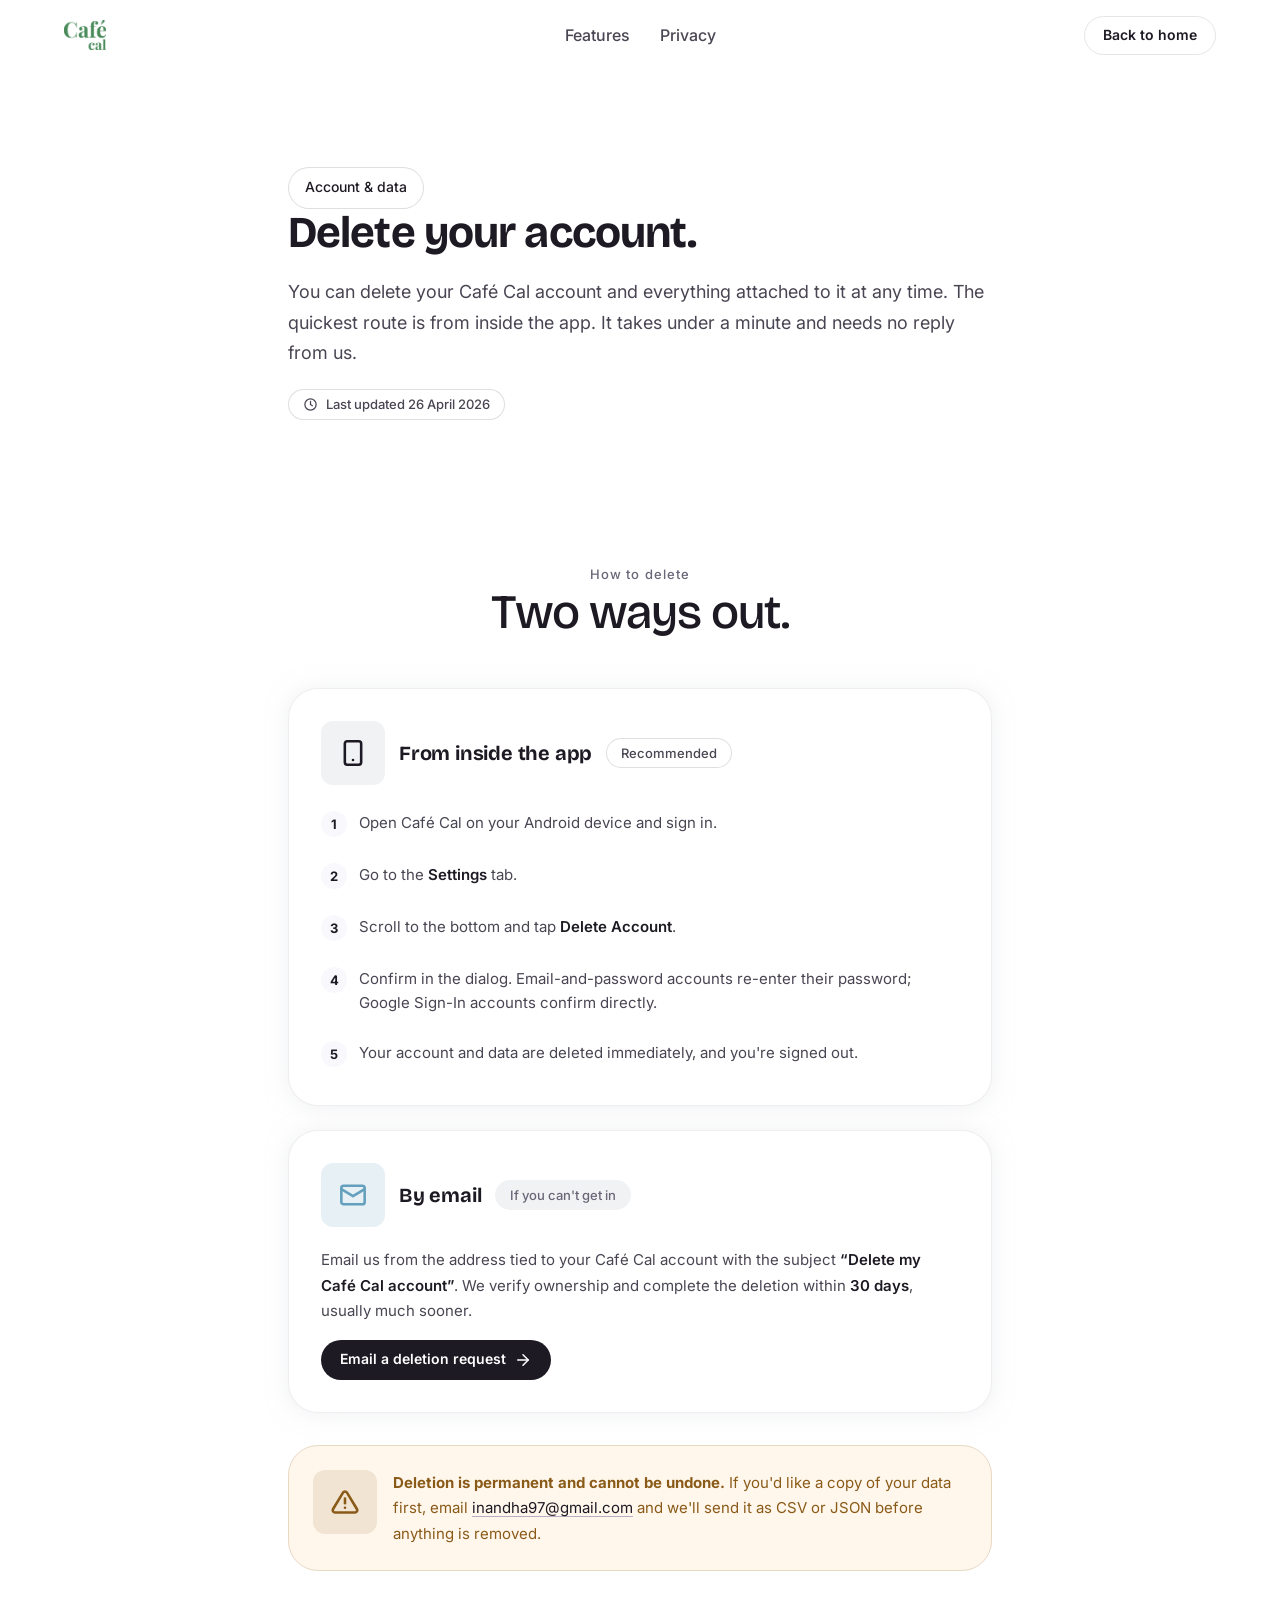
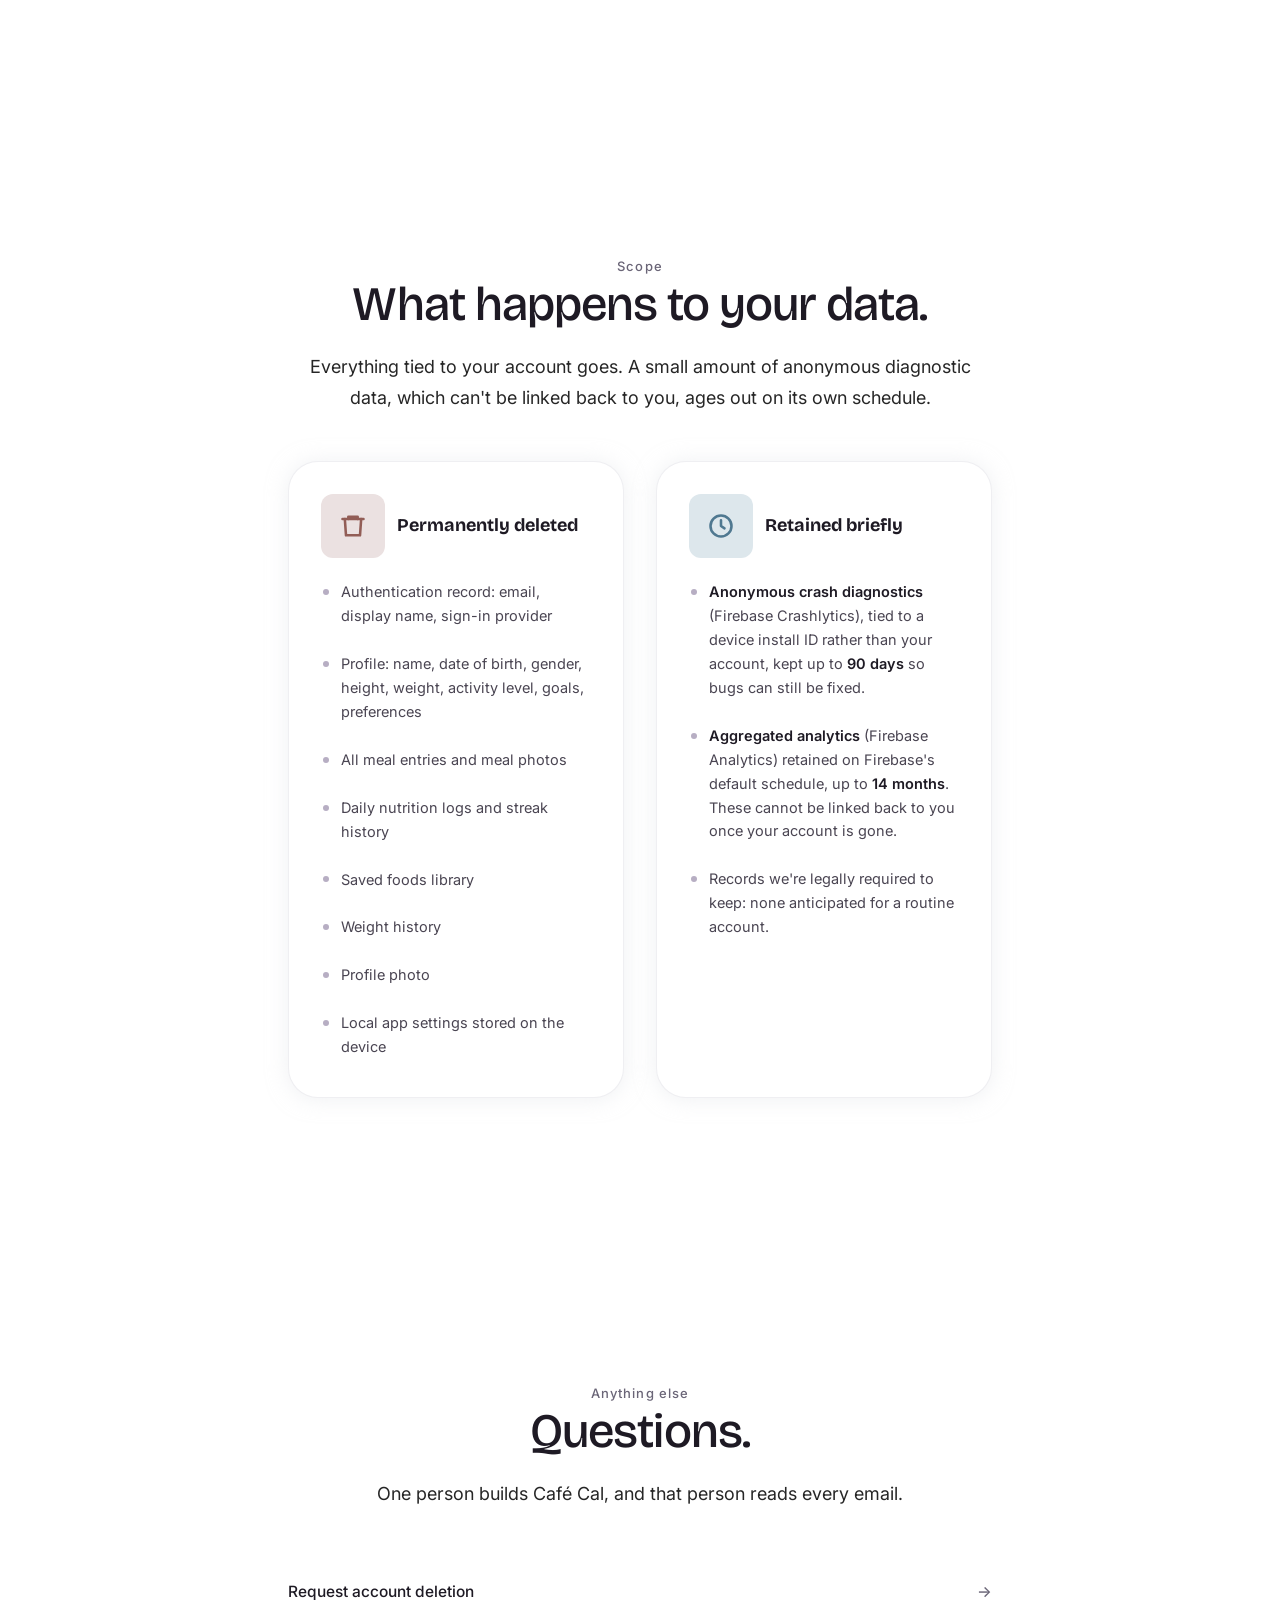
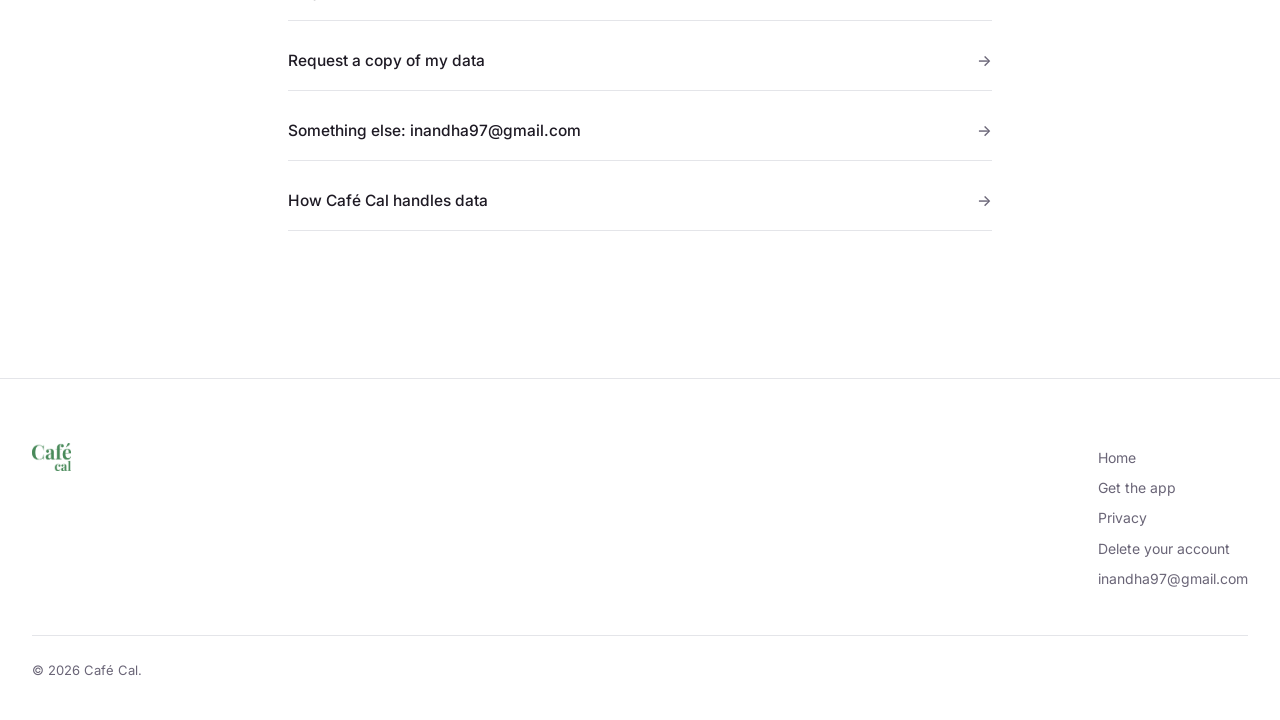
==== commit 19ff72f2: "Drop the builder credit from the site footer Co-Authored-By: Claude Opus 5 (1M context) <noreply@ant" ====
--- a/delete-account.html
+++ b/delete-account.html
@@ -200,7 +200,7 @@
           </nav>
         </div>
       </div>
-      <p class="site-footer__legal">© 2026 Café Cal. Built by Nandha Ilangovan.</p>
+      <p class="site-footer__legal">© 2026 Café Cal.</p>
     </div>
   </footer>
 
--- a/components.css
+++ b/components.css
@@ -1181,13 +1181,25 @@
   height: 30px;
 }
 
+/* App Store: the icon is its own blue tile, so it fills the chip edge to edge. */
+.store-link__glyph--appstore {
+  background: none;
+  overflow: hidden;
+}
+
+.store-link__glyph--appstore svg {
+  width: 52px;
+  height: 52px;
+  display: block;
+}
+
 /* Google Play keeps its own four-colour mark, so it sits on a neutral chip. */
 .store-link__glyph--play {
   background: var(--tint-2);
 }
 
 .store-link__glyph--play svg {
-  width: 26px;
+  width: 24px;
   height: 26px;
 }
 
